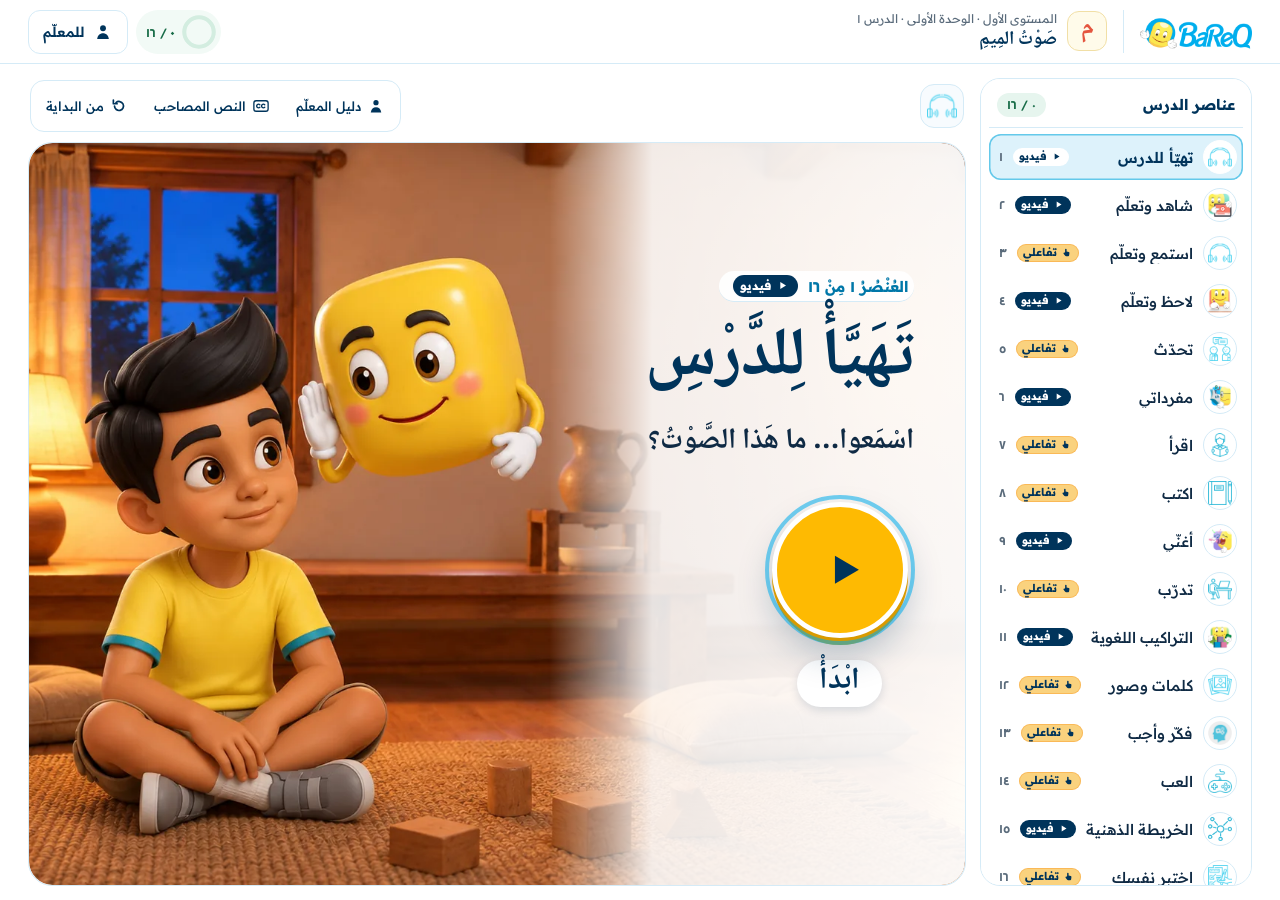
==== index.html @ 5af684c5 "v5 draft (1/4): platform, interactive elements, art, audio Co-Authored-By: Claude Opus 5.5 <noreply@" ====
<!doctype html>
<html lang="ar" dir="rtl">
<head>
<meta charset="utf-8">
<meta name="viewport" content="width=device-width, initial-scale=1, viewport-fit=cover">
<meta name="theme-color" content="#FFFFFF">
<title>بارق · صوت الميم — v5 مسوّدة مؤقّتة</title>
<link rel="preload" href="assets/fonts/web/ReadexPro-300-700-arabic.woff2" as="font" type="font/woff2" crossorigin>
<link rel="preload" href="assets/fonts/web/NotoNaskhArabic-500-arabic.woff2" as="font" type="font/woff2" crossorigin>
<meta name="description" content="عيّنة الدرس الأول L1-01-d1 (v5) على هيئة منصّة بارق — 16 عنصراً: 7 فيديو و9 تفاعلي، وخطة الدرس">
<link rel="stylesheet" href="css/fonts.css">
<link rel="stylesheet" href="css/tokens.css">
<link rel="stylesheet" href="css/shell.css">
<link rel="stylesheet" href="css/app.css">
<link rel="stylesheet" href="css/plan.css">
</head>
<body>
<div dir="rtl" lang="ar" class="page-root">
<a class="skip" href="#content">تخطَّ إلى النشاط</a>

<header class="hdr" role="banner">
  <div class="hdr-in">
    <a class="hdr-logo" href="#" id="homeLink" aria-label="بارق — الدرس"><img src="assets/logo/bareq-logo-owner.png" alt="شعار بارق" width="150" height="48"></a>
    <div class="hdr-lesson">
      <span class="hdr-badge" aria-hidden="true">م</span>
      <div class="hdr-lt">
        <p class="hdr-crumb">المستوى الأول · الوحدة الأولى · الدرس ١</p>
        <h1 id="lesson-title" class="hdr-title">صَوْتُ المِيمِ</h1>
      </div>
    </div>
    <div class="hdr-tools">
      <div class="hdr-progress" id="progress" role="img" aria-label="العناصر المنجزة">
        <svg viewBox="0 0 44 44" aria-hidden="true"><circle class="trk" cx="22" cy="22" r="18"/><circle class="val" cx="22" cy="22" r="18"/></svg>
        <span class="hdr-progress-t"><b>٠</b><small>/ ١٦</small></span>
      </div>
      <button type="button" class="hdr-btn hdr-menu-btn" id="menuBtn" aria-expanded="false" aria-controls="lessonMenu"><svg viewBox="0 0 48 48" aria-hidden="true"><rect x="7" y="8" width="13" height="13" rx="3.5"/><rect x="28" y="8" width="13" height="13" rx="3.5"/><rect x="7" y="27" width="13" height="13" rx="3.5"/><rect x="28" y="27" width="13" height="13" rx="3.5"/></svg><span>العناصر</span></button>
      <div class="hdr-adult">
        <button type="button" class="hdr-btn" id="adultBtn" aria-expanded="false" aria-controls="adultMenu" aria-haspopup="true"><svg viewBox="0 0 48 48" aria-hidden="true"><circle cx="24" cy="15" r="7"/><path d="M10 41c1-9 7-14 14-14s13 5 14 14z"/></svg><span>للمعلّم</span></button>
        <div class="hdr-pop" id="adultMenu" hidden role="group" aria-label="أدوات المعلّم">
          <fieldset class="seg" id="ageSeg">
            <legend>عمر الطفل</legend>
            <label><input type="radio" name="age" value="4-6"><span>٤–٦</span></label>
            <label><input type="radio" name="age" value="7-9"><span>٧–٩</span></label>
            <label><input type="radio" name="age" value="10-12"><span>١٠–١٢</span></label>
          </fieldset>
          <a class="hdr-pop-link" id="planBtn" href="#plan"><svg viewBox="0 0 24 24" aria-hidden="true"><path d="M6 3h9l4 4v14H6z M14 3v5h5 M9 12h7 M9 16h7"/></svg><span>خطة الدرس ودليل المعلّم<small>صفحة مستقلّة للمعلّم</small></span></a>
          <button type="button" class="hdr-pop-link is-quiet" id="resetBtn"><svg viewBox="0 0 48 48" aria-hidden="true"><path d="M12 24a12 12 0 1 0 4-9"/><path d="M9 8v10h10"/></svg><span>بدء من جديد<small>يمسح تقدّم الدرس على هذا الجهاز</small></span></button>
          <p class="hdr-pop-note"><b>النسخة v5 — مسوّدة للمراجعة</b> · L1-01-d1 · الصور والمقاطع مولَّدة آلياً، والأصوات مؤقّتة؛ ما لم يُنتَج بعد يظهر «قيد الإنتاج».</p>
        </div>
      </div>
    </div>
  </div>
</header>

<main class="lesson" id="lessonView">
  <div class="lesson-grid">
    <div class="menu-scrim" id="menuScrim" hidden></div>
    <nav class="menu" id="lessonMenu" aria-label="عناصر الدرس">
      <div class="menu-head"><span>عناصر الدرس</span><span class="menu-count" id="menuCount">٠ / ١٦</span><button type="button" class="menu-x" id="menuClose" aria-label="إغلاق"><svg viewBox="0 0 48 48" aria-hidden="true"><path d="M14 14l20 20M34 14 14 34"/></svg></button></div>
      <ul id="menu" class="menu-list"></ul>
    </nav>
    <section id="content" class="content" aria-label="النشاط المفتوح" tabindex="-1"></section>
  </div>
</main>

<article id="plan" class="lp plan-view" aria-label="خطة الدرس" hidden></article>

<footer class="footer">
  <div class="ft-in">
    <span class="ft-logo"><img src="assets/logo/bareq-logo-owner.png" alt="بارق" width="96" height="31"></span>
    <p>منصّة بارق لتعليم القراءة والكتابة بالعربية للأطفال · الحقوق محفوظة © ٢٠٢٦</p>
    <p class="status">عيّنة L1-01-d1 · <b>v5 مسوّدة مؤقّتة — مقاطع الحركة قيد الإنتاج</b> · draft_unapproved · نسخة موازية للمراجعة</p>
  </div>
</footer>
</div>
<script src="js/data.js"></script>
<script src="js/core.js"></script>
<script src="js/godot.js"></script>
<script src="js/video.js"></script>
<script src="js/plan.js"></script>
<script src="js/kit.js"></script>
<script src="js/el/EL01.js"></script>
<script src="js/el/EL02.js"></script>
<script src="js/el/EL03.js"></script>
<script src="js/el/EL04.js"></script>
<script src="js/el/EL05.js"></script>
<script src="js/el/EL06.js"></script>
<script src="js/el/ix5.js"></script>
<script src="js/el/EL07.js"></script>
<script src="js/el/EL08.js"></script>
<script src="js/el/EL09.js"></script>
<script src="js/el/EL10.js"></script>
<script src="js/el/EL11.js"></script>
<script src="js/el/EL12.js"></script>
<script src="js/el/EL13.js"></script>
<script src="js/el/EL14.js"></script>
<script src="js/el/EL15.js"></script>
<script src="js/el/EL16.js"></script>
</body>
</html>
---- css/fonts.css ----
/* fonts.css — Readex Pro (الواجهة والعناوين) + Noto Naskh Arabic (نصّ الطفل المشكول) — مستضافة محلياً */
@font-face {
  font-family: 'Noto Naskh Arabic';
  font-style: normal;
  font-weight: 500;
  font-display: swap;
  src: url(../assets/fonts/web/NotoNaskhArabic-500-arabic.woff2) format('woff2');
  unicode-range: U+0600-06FF, U+0750-077F, U+0870-088E, U+0890-0891, U+0897-08E1, U+08E3-08FF, U+200C-200E, U+2010-2011, U+204F, U+2E41, U+FB50-FDFF, U+FE70-FE74, U+FE76-FEFC, U+102E0-102FB, U+10E60-10E7E, U+10EC2-10EC4, U+10EFC-10EFF, U+1EE00-1EE03, U+1EE05-1EE1F, U+1EE21-1EE22, U+1EE24, U+1EE27, U+1EE29-1EE32, U+1EE34-1EE37, U+1EE39, U+1EE3B, U+1EE42, U+1EE47, U+1EE49, U+1EE4B, U+1EE4D-1EE4F, U+1EE51-1EE52, U+1EE54, U+1EE57, U+1EE59, U+1EE5B, U+1EE5D, U+1EE5F, U+1EE61-1EE62, U+1EE64, U+1EE67-1EE6A, U+1EE6C-1EE72, U+1EE74-1EE77, U+1EE79-1EE7C, U+1EE7E, U+1EE80-1EE89, U+1EE8B-1EE9B, U+1EEA1-1EEA3, U+1EEA5-1EEA9, U+1EEAB-1EEBB, U+1EEF0-1EEF1;
}
@font-face {
  font-family: 'Noto Naskh Arabic';
  font-style: normal;
  font-weight: 500;
  font-display: swap;
  src: url(../assets/fonts/web/NotoNaskhArabic-500-latin.woff2) format('woff2');
  unicode-range: U+0000-00FF, U+0131, U+0152-0153, U+02BB-02BC, U+02C6, U+02DA, U+02DC, U+0304, U+0308, U+0329, U+2000-206F, U+20AC, U+2122, U+2191, U+2193, U+2212, U+2215, U+FEFF, U+FFFD;
}
@font-face {
  font-family: 'Noto Naskh Arabic';
  font-style: normal;
  font-weight: 600;
  font-display: swap;
  src: url(../assets/fonts/web/NotoNaskhArabic-500-arabic.woff2) format('woff2');
  unicode-range: U+0600-06FF, U+0750-077F, U+0870-088E, U+0890-0891, U+0897-08E1, U+08E3-08FF, U+200C-200E, U+2010-2011, U+204F, U+2E41, U+FB50-FDFF, U+FE70-FE74, U+FE76-FEFC, U+102E0-102FB, U+10E60-10E7E, U+10EC2-10EC4, U+10EFC-10EFF, U+1EE00-1EE03, U+1EE05-1EE1F, U+1EE21-1EE22, U+1EE24, U+1EE27, U+1EE29-1EE32, U+1EE34-1EE37, U+1EE39, U+1EE3B, U+1EE42, U+1EE47, U+1EE49, U+1EE4B, U+1EE4D-1EE4F, U+1EE51-1EE52, U+1EE54, U+1EE57, U+1EE59, U+1EE5B, U+1EE5D, U+1EE5F, U+1EE61-1EE62, U+1EE64, U+1EE67-1EE6A, U+1EE6C-1EE72, U+1EE74-1EE77, U+1EE79-1EE7C, U+1EE7E, U+1EE80-1EE89, U+1EE8B-1EE9B, U+1EEA1-1EEA3, U+1EEA5-1EEA9, U+1EEAB-1EEBB, U+1EEF0-1EEF1;
}
@font-face {
  font-family: 'Noto Naskh Arabic';
  font-style: normal;
  font-weight: 600;
  font-display: swap;
  src: url(../assets/fonts/web/NotoNaskhArabic-500-latin.woff2) format('woff2');
  unicode-range: U+0000-00FF, U+0131, U+0152-0153, U+02BB-02BC, U+02C6, U+02DA, U+02DC, U+0304, U+0308, U+0329, U+2000-206F, U+20AC, U+2122, U+2191, U+2193, U+2212, U+2215, U+FEFF, U+FFFD;
}
@font-face {
  font-family: 'Noto Naskh Arabic';
  font-style: normal;
  font-weight: 700;
  font-display: swap;
  src: url(../assets/fonts/web/NotoNaskhArabic-500-arabic.woff2) format('woff2');
  unicode-range: U+0600-06FF, U+0750-077F, U+0870-088E, U+0890-0891, U+0897-08E1, U+08E3-08FF, U+200C-200E, U+2010-2011, U+204F, U+2E41, U+FB50-FDFF, U+FE70-FE74, U+FE76-FEFC, U+102E0-102FB, U+10E60-10E7E, U+10EC2-10EC4, U+10EFC-10EFF, U+1EE00-1EE03, U+1EE05-1EE1F, U+1EE21-1EE22, U+1EE24, U+1EE27, U+1EE29-1EE32, U+1EE34-1EE37, U+1EE39, U+1EE3B, U+1EE42, U+1EE47, U+1EE49, U+1EE4B, U+1EE4D-1EE4F, U+1EE51-1EE52, U+1EE54, U+1EE57, U+1EE59, U+1EE5B, U+1EE5D, U+1EE5F, U+1EE61-1EE62, U+1EE64, U+1EE67-1EE6A, U+1EE6C-1EE72, U+1EE74-1EE77, U+1EE79-1EE7C, U+1EE7E, U+1EE80-1EE89, U+1EE8B-1EE9B, U+1EEA1-1EEA3, U+1EEA5-1EEA9, U+1EEAB-1EEBB, U+1EEF0-1EEF1;
}
@font-face {
  font-family: 'Noto Naskh Arabic';
  font-style: normal;
  font-weight: 700;
  font-display: swap;
  src: url(../assets/fonts/web/NotoNaskhArabic-500-latin.woff2) format('woff2');
  unicode-range: U+0000-00FF, U+0131, U+0152-0153, U+02BB-02BC, U+02C6, U+02DA, U+02DC, U+0304, U+0308, U+0329, U+2000-206F, U+20AC, U+2122, U+2191, U+2193, U+2212, U+2215, U+FEFF, U+FFFD;
}
@font-face {
  font-family: 'Readex Pro';
  font-style: normal;
  font-weight: 300 700;
  font-display: swap;
  src: url(../assets/fonts/web/ReadexPro-300-700-arabic.woff2) format('woff2');
  unicode-range: U+0600-06FF, U+0750-077F, U+0870-088E, U+0890-0891, U+0897-08E1, U+08E3-08FF, U+200C-200E, U+2010-2011, U+204F, U+2E41, U+FB50-FDFF, U+FE70-FE74, U+FE76-FEFC, U+102E0-102FB, U+10E60-10E7E, U+10EC2-10EC4, U+10EFC-10EFF, U+1EE00-1EE03, U+1EE05-1EE1F, U+1EE21-1EE22, U+1EE24, U+1EE27, U+1EE29-1EE32, U+1EE34-1EE37, U+1EE39, U+1EE3B, U+1EE42, U+1EE47, U+1EE49, U+1EE4B, U+1EE4D-1EE4F, U+1EE51-1EE52, U+1EE54, U+1EE57, U+1EE59, U+1EE5B, U+1EE5D, U+1EE5F, U+1EE61-1EE62, U+1EE64, U+1EE67-1EE6A, U+1EE6C-1EE72, U+1EE74-1EE77, U+1EE79-1EE7C, U+1EE7E, U+1EE80-1EE89, U+1EE8B-1EE9B, U+1EEA1-1EEA3, U+1EEA5-1EEA9, U+1EEAB-1EEBB, U+1EEF0-1EEF1;
}
@font-face {
  font-family: 'Readex Pro';
  font-style: normal;
  font-weight: 300 700;
  font-display: swap;
  src: url(../assets/fonts/web/ReadexPro-300-700-latin.woff2) format('woff2');
  unicode-range: U+0000-00FF, U+0131, U+0152-0153, U+02BB-02BC, U+02C6, U+02DA, U+02DC, U+0304, U+0308, U+0329, U+2000-206F, U+20AC, U+2122, U+2191, U+2193, U+2212, U+2215, U+FEFF, U+FFFD;
}
---- css/tokens.css ----
/* tokens.css — مولَّد من tools/build_tokens.py · لا يُحرَّر يدوياً */
:root {
  --c-page-bg: #FFFFFF; /* colors_semantic.page.bg */
  --c-topbar-bg: #00345B; /* colors_semantic.topbar.bg */
  --c-topbar-fg: #FFFFFF; /* colors_semantic.topbar.fg */
  --c-brand-blue: #00AEED; /* colors_semantic.brand.blue */
  --c-menu-bg: #FFFFFF; /* colors_semantic.menu.bg */
  --c-menu-divider: #EEEEEE; /* colors_semantic.menu.divider */
  --c-menu-text: #45474F; /* colors_semantic.menu.text */
  --c-menu-selected-bg: #64C9EA; /* colors_semantic.menu.selected.bg */
  --c-menu-selected-text: #00345B; /* contrast_checks …recommended (Q-UI1 ب) */
  --c-menu-selected-text-platform: #FFFFFF; /* colors_semantic.menu.selected.text (Q-UI1 أ) */
  --c-menu-icon-ring: #0F880F; /* colors_semantic.menu.icon.ring */
  --c-menu-icon-ring-light: #6EB36E; /* colors_semantic.menu.icon.ring.light */
  --c-menu-icon-bg: #EEEEEE; /* g1_ar_live colors_confirmed_ar.color.menu.icon.bg */
  --c-status-done: #43A047; /* colors_semantic.status.done */
  --c-title-text: #212529; /* colors_semantic.title.text */
  --c-nav-text: #323232; /* colors_semantic.nav.text */
  --c-footer-bg: #088BBC; /* colors_semantic.footer.strip */
  --c-video-bg: #000000; /* colors_semantic.content.video.bg */
  --c-modal-bg: #00335A; /* colors_semantic.element.modal.bg */
  --c-modal-text: #FCE74F; /* colors_semantic.element.modal.text */
  --c-close-btn: #EC5E50; /* colors_measured.color.activity.close.btn */
  --c-start-btn: #F89928; /* colors_semantic.element.start.btn */
  --c-shell-bg: #1E96E2; /* colors_semantic.element.godot.shell.bg */
  --c-godot-btn: #FEBA02; /* colors_semantic.element.godot.btn */
  --c-card-fill: #FEFEDE; /* colors_semantic.element.instruction.card */
  --c-card-border: #DEC68E; /* colors_semantic.element.instruction.card.border */
  --c-answer-tile: #FAD27E; /* colors_semantic.element.answer.tile */
  --c-word-card: #D6EEFE; /* colors_measured.color.godot.word.card */
  --c-cover-bg: #F1FAFE; /* colors_measured.color.activity.cover.bg */
  --c-header-light: #82C3E8; /* colors_measured.color.activity.header.light */
  --c-focus-ring: #00345B; /* colors_semantic.focus.ring */
  --c-brq: #FBE65B; /* colors_characters.BRQ */
  --c-say: #2E6CA6; /* colors_characters.SAY */
  --c-maj-sleeve: #2FB5B0; /* colors_characters.MAJ-SLEEVE */
  --c-success-ring: #2E6B5E; /* colors_retired.ACCENT2 — «يبقى وظيفياً … لحلقة النجاح داخل مشهد اللعب» */
  --d-topbar-h: 47px; /* g1 topbar.height */
  --d-logo-w: 170px; /* g1 logo.bbox */
  --d-logo-h: 55px; /* 02 header.logo.bbox (owner logo 170×55) */
  --d-title-icon: 60px; /* g1 lesson.title.icon */
  --d-menu-w: 309px; /* g1 menu.box.x */
  --d-menu-item-h: 56px; /* 02 menu.item.height */
  --d-menu-divider: 2px; /* 02 menu.item.divider */
  --d-menu-icon: 40px; /* 02 menu.icon.diameter */
  --d-menu-icon-inset: 16px; /* g1 menu.icon.inset_end_px */
  --d-menu-text-inset: 64px; /* g1 menu.text.end_x (1367−1303) */
  --d-gap: 13px; /* g1 gap.content_menu */
  --d-content-w: 909px; /* 02 content.width = g1 content */
  --d-container-w: 1231px; /* g1 container.x */
  --d-menu-top: 241px; /* g1 menu.top */
  --d-fs-menu: 19px; /* g1 typography menu.item */
  --d-fs-title: 18px; /* g1 typography lesson.title */
  --d-fs-nav: 16px; /* g1 typography nav */
  --d-fw-ui: 700; /* g1 weight_fallback (Noto لـHacen) */
  --touch-4-6: 60px; --touch-7-12: 44px; --touch-gap: 16px;
  --shadow-menu: 0 0 3px 0 color-mix(in srgb, var(--c-title-text) 18%, transparent); /* 02 menu.width «ظلّ ناعم ≈3px» */
  --overlay-dim: color-mix(in srgb, var(--c-topbar-bg) 55%, transparent); /* طبقة الوقفات: تجميد بتلاشٍ (T-VIDEO) */
  --tag-bg: color-mix(in srgb, var(--c-topbar-bg) 80%, transparent); /* وسوم PLACEHOLDER/POC للمراجِع */
  --ff-ui: 'Noto Sans Arabic', 'Hacen Algeria', sans-serif; /* g1 typography: المنصّة Hacen Algeria */
  --ff-child: 'Noto Naskh Arabic', serif; /* 02 typography child.glyph_and_word.family */
}
---- css/shell.css ----
/* page.css — قالب صفحة الدرس بهوية منصّة بارق الحالية (التكليف §ج).
   كل لون من var(--c-*) المولَّد في tokens.css من 02_ui-tokens.json و g1_ar_live.json — لا HEX هنا (فحص grep).
   الأبعاد من القياس على الصفحة العربية الحية bareq.me/elements/128 بعرض 1494 (tokens/g1_ar_live.json). */

@font-face { font-family: 'Noto Sans Arabic'; src: url(../assets/fonts/NotoSansArabic-Regular.ttf) format('truetype'); font-weight: 400; font-display: swap; }
@font-face { font-family: 'Noto Sans Arabic'; src: url(../assets/fonts/NotoSansArabic-Bold.ttf) format('truetype'); font-weight: 700; font-display: swap; }

* { box-sizing: border-box; }
html, body { margin: 0; padding: 0; }
body {
  background: var(--c-page-bg);
  color: var(--c-title-text);
  font-family: var(--ff-ui);
  font-size: 16px;
  line-height: 1.5;
  min-height: 100vh;
  display: flex;
  flex-direction: column;
  overflow-x: hidden;
}
.wrap { width: 1220px; max-width: calc(100% - 32px); margin: 0 auto; }
.skip { position: absolute; inset-inline-start: -999px; top: 4px; background: var(--c-page-bg); color: var(--c-topbar-bg); padding: 6px 12px; z-index: 50; }
.skip:focus { inset-inline-start: 8px; }
:focus-visible { outline: 3px solid var(--c-focus-ring); outline-offset: 2px; }

/* ---------------------------------------------------------------- الشريط العلويّ (47px) */
.topbar { background: var(--c-topbar-bg); color: var(--c-topbar-fg); height: var(--d-topbar-h); }
.topbar .wrap { height: 100%; display: flex; align-items: center; justify-content: space-between; }
.social { list-style: none; display: flex; gap: 38px; margin: 0; padding: 0 3px 0 0; }
.soc svg { width: 19px; height: 19px; fill: var(--c-topbar-fg); display: block; }
.login { display: flex; align-items: center; gap: 8px; font-size: 13px; font-weight: 700; margin-inline-end: 50px; }
.login .lock svg { width: 16px; height: 16px; fill: var(--c-topbar-fg); display: block; }
.login .sep { opacity: .9; margin: 0 6px; }
.login .caret { font-size: 10px; }

/* ---------------------------------------------------------------- الرأس */
.header .wrap { display: flex; align-items: center; justify-content: space-between; height: 62px; margin-top: 8px; }
.logo { display: block; width: var(--d-logo-w); height: 62px; }
.logo img { width: var(--d-logo-w); height: auto; display: block; margin-top: 4px; }
.nav { display: flex; gap: 42px; margin-inline-end: 18px; }
.nav .links { color: var(--c-nav-text); text-decoration: none; font-size: var(--d-fs-nav); font-weight: var(--d-fw-ui); }

/* ---------------------------------------------------------------- سطر عنوان الدرس */
.title-row { display: flex; align-items: center; gap: 23px; height: var(--d-title-icon); margin-top: 32px; }
.title-wrap { position: relative; flex: none; }
.title-wrap .tag { bottom: -13px; left: 50%; transform: translateX(-50%) scale(.85); }
.title-icon {
  position: relative; width: var(--d-title-icon); height: var(--d-title-icon); flex: none; border-radius: 50%;
  border: 4px solid var(--c-menu-selected-bg); background: var(--c-card-fill);
  display: grid; place-items: center; overflow: hidden;
}
.title-icon .ph-glyph { font-family: var(--ff-child); font-weight: 700; font-size: 30px; color: var(--c-title-text); line-height: 1; margin-top: -4px; }
.lesson-title { font-size: var(--d-fs-title); font-weight: var(--d-fw-ui); margin: 0; color: var(--c-title-text); }

/* وسوم المراجعة (PLACEHOLDER / POC) */
.tag {
  position: absolute; font: 700 9px/1.2 system-ui, sans-serif; letter-spacing: .02em; direction: ltr;
  background: var(--tag-bg); color: var(--c-modal-text); padding: 1px 4px; border-radius: 3px; white-space: nowrap;
}

/* ---------------------------------------------------------------- الشبكة: القائمة يميناً + المحتوى */
.lesson { flex: 1 0 auto; }
.lesson-grid {
  display: grid;
  grid-template-columns: var(--d-menu-w) var(--d-content-w);   /* RTL: العمود الأوّل يميناً */
  column-gap: var(--d-gap);
  margin-top: 32px;
  width: var(--d-container-w);
  margin-inline-start: -10px;                                   /* القائمة تتجاوز حافّة الحاوية 10px كما في الصفحة الحية */
  align-items: start;
}

/* القائمة */
.menu { background: var(--c-menu-bg); border: 1px solid var(--c-menu-divider); border-top-width: 2px; box-shadow: var(--shadow-menu); border-radius: 4px 4px 0 0; }
.menu ul { list-style: none; margin: 0; padding: 0; }
.menu li { border-bottom: var(--d-menu-divider) solid var(--c-menu-divider); }
.menu li:last-child { border-bottom: 0; }
.item {
  all: unset; box-sizing: border-box; cursor: pointer; width: 100%; height: var(--d-menu-item-h);
  display: flex; align-items: center; gap: 0; position: relative;
  padding-inline-start: calc(var(--d-menu-icon-inset) - 1px);
  color: var(--c-menu-text); font-size: var(--d-fs-menu); font-weight: var(--d-fw-ui);
}
.item .ic {
  width: var(--d-menu-icon); height: var(--d-menu-icon); flex: none; border-radius: 50%;
  background: var(--c-menu-icon-bg); border: 1.5px solid var(--c-menu-icon-ring);
  box-shadow: inset 0 0 0 1.5px var(--c-menu-icon-ring-light);
  display: grid; place-items: center; overflow: hidden; position: relative;
}
.item .ic img { width: 30px; height: 30px; object-fit: contain; display: block; }
.item .ic .phn { font: 700 16px/1 var(--ff-ui); color: var(--c-menu-icon-ring); }
.item .ic .tag { bottom: -1px; left: 50%; transform: translateX(-50%) scale(.62); }
.item .name { margin-inline-start: calc(var(--d-menu-text-inset) - var(--d-menu-icon-inset) - var(--d-menu-icon) + 1px); white-space: nowrap; }
.item .done { position: absolute; inset-inline-end: 17px; width: 15px; height: 11px; display: none; }
.item .done path { fill: none; stroke: var(--c-status-done); stroke-width: 2.2; stroke-linecap: round; stroke-linejoin: round; }
.item .wip { position: absolute; inset-inline-end: 16px; width: 15px; height: 15px; fill: var(--c-menu-text); opacity: .45; }
.item[aria-selected="true"] { background: var(--c-menu-selected-bg); color: var(--c-menu-selected-text); }
.item[aria-selected="true"] .done path { stroke: var(--c-menu-selected-text); }
.item[aria-selected="true"] .wip { fill: var(--c-menu-selected-text); opacity: .75; }
.item.is-done .done { display: block; }
.item:focus-visible { outline: 3px solid var(--c-focus-ring); outline-offset: -3px; }
.item:hover:not([aria-selected="true"]) { background: color-mix(in srgb, var(--c-menu-selected-bg) 12%, var(--c-menu-bg)); }
body.icons-platform-white .item[aria-selected="true"] { color: var(--c-menu-selected-text-platform); }

/* ---------------------------------------------------------------- مساحة المحتوى */
.content { position: relative; width: 100%; aspect-ratio: 16 / 9; background: var(--c-shell-bg); overflow: hidden; outline: none; }
.content iframe, .content video { position: absolute; inset: 0; width: 100%; height: 100%; border: 0; display: block; background: var(--c-shell-bg); }
.content video { background: var(--c-video-bg); }
.loading { position: absolute; inset: 0; display: grid; place-items: center; background: var(--c-shell-bg); transition: opacity .3s; z-index: 2; }
.loading.gone { opacity: 0; pointer-events: none; }
.spinner { width: 54px; height: 54px; border-radius: 50%; border: 6px solid color-mix(in srgb, var(--c-page-bg) 35%, transparent); border-top-color: var(--c-godot-btn); animation: spin 0.9s linear infinite; }
@keyframes spin { to { transform: rotate(360deg); } }
@media (prefers-reduced-motion: reduce) { .spinner { animation-duration: 3s; } }

/* بطاقة «قيد البناء» (للمراجِع/الكبير) — ج-٥ */
.wip-panel { position: absolute; inset: 0; background: var(--c-cover-bg); display: grid; place-items: center; padding: 20px; }
.wip-card {
  background: var(--c-card-fill); border: 6px solid var(--c-card-border); border-radius: 26px; width: min(560px, 94%);
  padding: 26px 30px 22px; text-align: center; box-shadow: 0 10px 26px color-mix(in srgb, var(--c-topbar-bg) 18%, transparent);
}
.wip-card .wic { width: 84px; height: 84px; margin: 0 auto 10px; border-radius: 50%; background: var(--c-menu-icon-bg); border: 2px solid var(--c-menu-icon-ring); display: grid; place-items: center; }
.wip-card .wic img { width: 60px; height: 60px; object-fit: contain; }
.wip-card h2 { margin: 0 0 4px; font-size: 24px; color: var(--c-title-text); }
.wip-card .badge { display: inline-block; background: var(--c-topbar-bg); color: var(--c-modal-text); font-weight: 700; font-size: 15px; padding: 4px 14px; border-radius: 20px; margin: 6px 0 10px; }
.wip-card p { margin: 6px 0; color: var(--c-menu-text); font-size: 15px; line-height: 1.7; }
.wip-card .meta { font-size: 13px; opacity: .8; }

/* وسم «للاختبار التقنيّ» فوق فيديو الإثبات */
.poc-label { position: absolute; top: 10px; inset-inline-start: 10px; z-index: 5; background: var(--c-close-btn); color: var(--c-topbar-fg); font-weight: 700; font-size: 14px; padding: 5px 12px; border-radius: 6px; }

/* ---------------------------------------------------------------- طبقة الوقفات (pause_layer.js) — §د-٧ */
.pl { position: absolute; inset: 0; z-index: 4; pointer-events: none; display: grid; place-items: center; opacity: 0; transition: opacity .2s ease; }
.pl.on { opacity: 1; pointer-events: auto; background: var(--overlay-dim); }
.pl .pl-icon { width: 11%; aspect-ratio: 1; position: absolute; top: 7%; left: 5%; background: var(--c-page-bg); border-radius: 50%; display: grid; place-items: center; box-shadow: 0 6px 18px color-mix(in srgb, var(--c-topbar-bg) 30%, transparent); }
.pl .pl-icon svg { width: 70%; height: 70%; }
.pl .pl-choices { position: absolute; bottom: 8%; display: flex; gap: 6%; width: 60%; justify-content: center; }
.pl button { font: inherit; cursor: pointer; }
.pl .pl-choice { width: clamp(88px, 16%, 160px); aspect-ratio: 4 / 3; border-radius: 22px; border: 5px solid var(--c-page-bg); background: var(--c-card-fill); display: grid; place-items: center; min-width: 88px; }
.pl .pl-choice svg { width: 70%; height: 70%; }
.pl .pl-choice[aria-pressed="true"] { border-color: var(--c-status-done); }
.pl .pl-continue { position: absolute; bottom: 8%; inset-inline-start: 4%; width: clamp(64px, 11%, 120px); aspect-ratio: 1; border-radius: 50%; border: 0; background: var(--c-godot-btn); display: grid; place-items: center; box-shadow: 0 6px 0 color-mix(in srgb, var(--c-godot-btn) 70%, var(--c-title-text)); }
.pl .pl-continue svg { width: 44%; fill: var(--c-topbar-fg); }
.pl .pl-banner { position: absolute; bottom: 9%; background: var(--c-card-fill); color: var(--c-title-text); font-family: var(--ff-child); font-weight: 700; font-size: clamp(22px, 4.2vw, 46px); padding: .15em .9em; border-radius: 18px; border: 5px solid var(--c-card-border); }
.pl .pl-hold { position: absolute; bottom: 20%; left: 3%; color: var(--c-topbar-fg); font-size: 13px; background: var(--tag-bg); padding: 3px 8px; border-radius: 6px; }

/* ---------------------------------------------------------------- التذييل */
.footer { background: var(--c-footer-bg); color: var(--c-topbar-fg); margin-top: 8px; padding: 40px 0 34px; text-align: center; min-height: 150px; }
.flinks { list-style: none; margin: 0 0 8px; padding: 0; display: flex; gap: 28px; justify-content: center; font-weight: 700; font-size: 15px; }
.copy { margin: 4px 0; font-size: 14px; }
.status { margin: 10px 0 0; font-size: 12px; opacity: .85; }

/* ---------------------------------------------------------------- التجاوب — ج-٨ (المعيار ٥٢) */
@media (max-width: 1260px) {
  .lesson-grid { width: 100%; margin-inline-start: 0; grid-template-columns: var(--d-menu-w) minmax(0, 1fr); }
}
@media (max-width: 1024px) {
  .lesson-grid { grid-template-columns: 260px minmax(0, 1fr); }
  .item { font-size: 16px; }
  .nav { gap: 22px; }
}
/* الهاتف، واللوح الطوليّ: القائمة شريط أفقيّ فوق المحتوى، والعنصر بعرض الشاشة (تخطيطه الطوليّ Q-G1) */
@media (max-width: 767.98px), (max-width: 1100px) and (orientation: portrait) {
  .wrap { max-width: calc(100% - 32px); }
  .social { gap: 20px; }
  .login { margin-inline-end: 0; font-size: 12px; }
  .nav { display: none; }
  .header .wrap { height: 56px; }
  .logo, .logo img { width: 140px; }
  .title-row { margin-top: 12px; gap: 12px; height: 48px; }
  .title-icon { width: 48px; height: 48px; }
  .lesson-grid { display: block; margin-top: 12px; }
  /* القائمة تنطوي إلى شريط أفقيّ قابل للتمرير فوق المحتوى (بالأيقونات والأسماء) */
  .menu { border: 0; box-shadow: none; background: transparent; margin: 0 -16px 10px; }
  .menu ul { display: flex; gap: 8px; overflow-x: auto; padding: 4px 16px 8px; scroll-snap-type: x proximity; scrollbar-width: thin; }
  .menu li { border: 0; flex: none; scroll-snap-align: start; }
  .item { height: 50px; width: auto; border-radius: 26px; border: 1px solid var(--c-menu-divider); padding: 0 6px 0 14px; background: var(--c-menu-bg); font-size: 15px; }
  .item .ic { width: 38px; height: 38px; }
  .item .name { margin-inline-start: 8px; }
  .item .done { position: static; margin-inline-start: 8px; }
  .item .wip { display: none; }
  .content { aspect-ratio: auto; width: calc(100% + 32px); margin: 0 -16px; height: min(calc(100dvh - 190px), 160vw); min-height: 420px; }
}
---- css/app.css ----
/* app.css v0-12 — صفحة الدرس بهوية بارق كتطبيق هادئ بارتفاع الشاشة.
   التخطيط: رأس نحيف ← قائمة العناصر يميناً (درج على الهاتف) · إطار العنصر: رأس مضغوط ← [تعليمة + نصّ مصاحب] ← مسرح ← شريط فعل.
   المسرح حاوية inline-size: المقاسات الداخلية بـ cqi أو clamp(px). مظهر فاتح واحد عن قصد (مظهر المنصّة). */
:root {
  color-scheme: light;
  /* الألوان — من هوية بارق */
  --navy: #00345B;          /* الشريط العلويّ والعناوين */
  --sky: #00AEED;           /* أزرق الشعار */
  --sky-2: #64C9EA;         /* تحديد القائمة */
  --sky-wash: #EEF8FD;      /* أرضية المسرح */
  --sky-line: #D5EBF7;      /* حدود ناعمة */
  --sun: #FEBA02;           /* أزرار الفعل (أصفر بارق الداكن) */
  --sun-soft: #FBE65B;      /* بارق */
  --sun-edge: #D99A00;
  --paper: #FFFBEA;         /* بطاقات نصّ الطفل */
  --paper-edge: #F1DFA6;
  --coral: #E4553F;         /* تمييز «م» (للحرف الكبير فقط) */
  --coral-ink: #C23A26;     /* نصّ مرجانيّ صغير (٥٫٢:١) */
  --ok: #1B7F53;            /* حلقة الصواب (أبيض عليه ٥:١) */
  --sky-ink: #0077A8;       /* نصّ أزرق صغير (٤٫٩:١ على الأبيض) */
  --canvas: #F5F9FC;
  --ink: #0F2A44;           /* نصّ أساسيّ */
  --muted: #5A6B7B;         /* نصّ ثانويّ */
  --white: #FFFFFF;
  --shade: rgba(0, 52, 91, .10);
  /* الخطوط */
  --ff-display: 'Readex Pro', system-ui, sans-serif;
  --ff-ui: 'Readex Pro', system-ui, sans-serif;
  --ff-child: 'Noto Naskh Arabic', 'Amiri', serif;
  /* توافق مع ملفات العناصر السابقة */
  --shell: var(--sky-wash);
  --shell-deep: var(--sky-line);
  --btn: var(--sun);
  --btn-edge: var(--sun-edge);
  --tile: #FAD27E;
  --trace-ink: var(--navy);
  --c-title-text: var(--ink);
  --c-card-fill: var(--paper);
  --c-card-border: var(--paper-edge);
  --c-success-ring: var(--ok);
  --c-word-card: #DDF1FC;
  --r-lg: 26px; --r-md: 18px; --r-sm: 12px;
}
[hidden] { display: none !important; }
html, body { background: var(--white); color: var(--ink); }
body { font-family: var(--ff-ui); }
body { font-family: var(--ff-ui); font-weight: 400; -webkit-font-smoothing: antialiased; text-rendering: optimizeLegibility; }
body { overflow-x: clip; }
.sr-only { position: absolute !important; width: 1px; height: 1px; padding: 0; margin: -1px; overflow: hidden; clip: rect(0 0 0 0); white-space: nowrap; border: 0; }

/* ---------- دليل الكبير (درج) ---------- */
.elp-scrim { position: fixed; inset: 0; background: rgba(0, 35, 61, .35); z-index: 40; }
.elp-adult { position: fixed; top: 0; bottom: 0; inset-inline-start: 0; width: min(420px, 92vw); z-index: 41; background: var(--white); box-shadow: 0 0 40px rgba(0, 35, 61, .3); padding: 18px 22px 24px; overflow: auto; font: 400 15px/1.8 var(--ff-ui); color: var(--ink); }
.elp-adult-top { display: flex; align-items: center; justify-content: space-between; border-bottom: 1.5px solid var(--sky-line); padding-bottom: 10px; margin-bottom: 12px; }
.elp-adult h3 { margin: 0; font: 700 22px/1.5 var(--ff-display); color: var(--navy); }
.elp-adult p { margin: 0 0 10px; }
.elp-adult .goal { background: var(--paper); border-radius: var(--r-sm); padding: 8px 12px; }
.elp-adult .age { background: var(--sky-wash); border-radius: var(--r-sm); padding: 8px 12px; }
.elp-adult .meta { font-size: 12.5px; color: var(--muted); border-top: 1px solid var(--sky-line); padding-top: 8px; }
.bq-adult-x { width: 36px; height: 36px; border-radius: 50%; border: 0; background: var(--sky-wash); color: var(--navy); cursor: pointer; padding: 8px; }
.bq-missing { color: var(--navy); font-size: 18px; }
/* دليل الكبير */
.elp-adult:focus { outline: none; }
.bq-adult-x { width: 44px; height: 44px; padding: 10px; }
.bq-adult-x:focus-visible { outline: 3px solid var(--navy); outline-offset: 2px; }
.elp-pin { display: flex; gap: 10px; align-items: flex-start; margin: 0 0 12px !important; padding: 10px 12px; border-radius: var(--r-sm); background: #FFF1D6; border: 1.5px solid var(--sun-edge); font: 600 15px/1.8 var(--ff-ui); color: var(--ink); }
.elp-pin .bq-ic { width: 26px; height: 26px; flex: none; color: var(--coral-ink); margin-top: 3px; --c-card-fill: #FFF1D6; }
.elp-adult .lbl { margin: 4px 0 4px; font: 700 14px/1.5 var(--ff-ui); color: var(--navy); }
.elp-adult ul.do { margin: 0 0 12px; padding-inline-start: 1.2em; display: grid; gap: 4px; }
.elp-adult-meta { margin-top: 14px; border-top: 1px solid var(--sky-line); padding-top: 8px; font-size: 13px; line-height: 1.8; color: var(--muted); }
.elp-adult-meta summary { cursor: pointer; font: 600 13.5px/1.5 var(--ff-ui); color: var(--navy); min-height: 44px; display: flex; align-items: center; }
.elp-adult-meta summary:focus-visible { outline: 3px solid var(--navy); outline-offset: 2px; border-radius: 6px; }
.elp-adult-meta ul { margin: 0 0 8px; padding-inline-start: 1.2em; }
.elp-adult-meta p { margin: 0 0 6px; }
.elp-meta-el:not(:empty) { margin-bottom: 10px; }
.bq-godot-res { margin-bottom: 10px; }
/* ---------- مكوّنات مشتركة ---------- */
.bq-ic { display: inline-grid; place-items: center; }
.bq-ic svg { width: 100%; height: 100%; display: block; }
.bq-choices { display: flex; gap: clamp(12px, 3cqi, 28px); justify-content: center; align-items: stretch; flex-wrap: wrap; }
.bq-choice { position: relative; width: clamp(110px, 24cqi, 220px); aspect-ratio: 1; border-radius: 22px; border: 4px solid var(--white); background: var(--white); padding: 0; cursor: pointer; overflow: hidden; display: grid; place-items: center; box-shadow: 0 6px 0 var(--sky-line), 0 12px 24px var(--shade); transition: transform .15s ease, opacity .3s, box-shadow .2s; }
.bq-choice img { width: 100%; height: 100%; object-fit: cover; display: block; pointer-events: none; }
.bq-choice .bq-ic.big { width: 64%; height: 64%; color: var(--navy); }
.bq-choice .bq-glyph { font: 700 clamp(56px, 13cqi, 130px)/1 var(--ff-child); color: var(--navy); margin-top: -.12em; }
.bq-choice .bq-lbl { position: absolute; inset-inline: 0; bottom: 0; background: rgba(255, 255, 255, .92); font: 700 clamp(16px, 2.8cqi, 24px)/1.4 var(--ff-child); padding: .2em 0 .3em; color: var(--ink); }
.bq-choice:hover { transform: translateY(-4px); }
.bq-choice:focus-visible { outline: 4px solid var(--navy); outline-offset: 3px; }
.bq-choice .bq-tick { position: absolute; top: 6%; inset-inline-end: 6%; width: 24%; aspect-ratio: 1; border-radius: 50%; background: var(--ok); color: var(--white); display: none; place-items: center; padding: 4%; }
.bq-choice .bq-tick svg { width: 100%; }
.bq-choice.is-ok { border-color: var(--ok); box-shadow: 0 0 0 4px var(--ok), 0 12px 24px var(--shade); }
.bq-choice.is-ok .bq-tick { display: grid; }
.bq-choice.is-dim { opacity: .6; }
.bq-choice.is-glow { box-shadow: 0 0 0 5px var(--sun-soft), 0 0 28px var(--sun); }
.bq-choice.is-hidden { opacity: 0; pointer-events: none; transition: opacity .3s; }
.bq-choice.is-picked { border-color: var(--navy); }
.bq-choices.is-locked .bq-choice { cursor: default; }
.bq-choices.is-locked .bq-choice:hover { transform: none; }
.bq-choices.icons .bq-choice { background: var(--paper); border-color: var(--paper-edge); aspect-ratio: 4 / 3; }
.fx-shake { animation: bqShake .45s ease; }
.fx-pop { animation: bqPop .35s ease-out; }
.fx-pulse { animation: bqPulse .65s ease-in-out 2; }
@keyframes bqShake { 0%, 100% { transform: translateX(0); } 20%, 60% { transform: translateX(-6px); } 40%, 80% { transform: translateX(6px); } }
@keyframes bqPop { 0% { transform: scale(1); } 50% { transform: scale(1.08); } 100% { transform: scale(1); } }
@keyframes bqPulse { 50% { transform: scale(1.06); box-shadow: 0 0 0 10px var(--sun-soft); } }

.bq-listen { width: clamp(72px, 12cqi, 112px); aspect-ratio: 1; border-radius: 50%; border: 5px solid var(--white); background: var(--sun); color: var(--navy); display: grid; place-items: center; cursor: pointer; box-shadow: 0 6px 0 var(--sun-edge), 0 12px 24px var(--shade); padding: 0; position: relative; }
.bq-listen .bq-ic { width: 54%; height: 54%; }
.bq-listen.is-playing::after { content: ""; position: absolute; inset: -12px; border-radius: 50%; border: 4px solid var(--sun); animation: bqRing 1s ease-out infinite; }
@keyframes bqRing { from { transform: scale(.85); opacity: 1; } to { transform: scale(1.25); opacity: 0; } }

.bq-beads { display: flex; gap: 10px; justify-content: center; }
.bq-bead { width: 18px; height: 18px; border-radius: 50%; background: var(--white); border: 2.5px solid var(--sky-line); transition: background .3s, transform .3s; }
.bq-bead.is-cur { transform: scale(1.25); border-color: var(--sun); }
.bq-bead.is-on { background: var(--sun-soft); border-color: var(--sun); }
.bq-bead.is-help { background: #FFF1B8; border-color: var(--sun); }

.bq-word { display: inline-block; background: var(--white); color: var(--ink); font: 700 clamp(40px, 9cqi, 88px)/1.35 var(--ff-child); padding: .02em .55em .14em; border-radius: 22px; border: 3px solid var(--sky-line); box-shadow: 0 6px 0 var(--sky-line); }
.bq-word .m, .bq-glyph .m { color: var(--coral); }

/* v0-12: الظهور بالشفافية والتكبير من القاعدة (لا إزاحة خارج المسرح ⇒ لا تمرير داخليّ زائف) */
.bq-bariq { position: absolute; bottom: 18px; inset-inline-end: 18px; width: clamp(90px, 16cqi, 150px); z-index: 7; opacity: 0; transform: scale(.55) rotate(-8deg); transform-origin: 50% 100%;
  transition: transform .45s cubic-bezier(.2, 1.4, .4, 1), opacity .25s; pointer-events: none; }
.bq-bariq.left { inset-inline-end: auto; inset-inline-start: 14px; }
.bq-bariq.in { opacity: 1; transform: scale(1) rotate(-8deg); }
.bq-bariq img { width: 100%; display: block; filter: drop-shadow(0 8px 12px rgba(0, 52, 91, .25)); }

.bq-end { position: absolute; inset: 0; z-index: 9; background: rgba(238, 248, 253, .88); backdrop-filter: blur(2px); display: grid; place-items: center; padding: 16px; }
.bq-end-card { background: var(--white); border-radius: var(--r-lg); padding: 70px 36px 28px; text-align: center; display: grid; justify-items: center; gap: 12px; width: min(480px, 100%); position: relative; box-shadow: 0 18px 40px var(--shade); }
.bq-end-brq { width: 120px; position: absolute; top: -56px; }
.bq-end-t { margin: 0; font: 700 clamp(26px, 5cqi, 40px)/1.2 var(--ff-display); color: var(--navy); }
.bq-end-n { margin: 0; font: 400 15px/1.7 var(--ff-ui); color: var(--muted); max-width: 44ch; }
.bq-end-row { display: flex; gap: 10px; flex-wrap: wrap; justify-content: center; margin-top: 6px; }
.bq-btn { font: 700 17px/1 var(--ff-display); background: var(--sun); color: var(--navy); border: 0; border-radius: 999px; padding: .75em 1.3em; display: inline-flex; align-items: center; gap: .45em; cursor: pointer; box-shadow: 0 4px 0 var(--sun-edge); }
.bq-btn .bq-ic { width: 1.1em; height: 1.1em; }
.bq-btn.ghost { background: var(--white); color: var(--navy); box-shadow: 0 0 0 1.5px var(--sky-line) inset; }
.bq-btn.blue { background: var(--navy); color: var(--white); box-shadow: 0 4px 0 #00223D; }

.bq-trace { position: relative; width: min(100%, 420px); aspect-ratio: 1; background: var(--white); border-radius: var(--r-lg); border: 3px solid var(--sky-line); touch-action: none; box-shadow: 0 10px 24px var(--shade); }
.bq-trace canvas { position: absolute; inset: 0; width: 100%; height: 100%; cursor: crosshair; }
.bq-trace-glyph { position: absolute; inset: 0; display: grid; place-items: center; font: 700 min(260px, 60cqi)/1 var(--ff-child); color: #DCEAF3; padding-bottom: 6%; user-select: none; }
.bq-trace-start { position: absolute; width: 7%; aspect-ratio: 1; margin: -3.5% 0 0 -3.5%; border-radius: 50%; background: var(--ok); box-shadow: 0 0 0 4px var(--white), 0 0 0 7px var(--ok); animation: bqPulse 1.4s ease-in-out infinite; pointer-events: none; }
.bq-trace.is-done { border-color: var(--ok); }
.bq-row { display: flex; gap: clamp(12px, 3cqi, 28px); align-items: center; justify-content: center; flex-wrap: wrap; }
.bq-scene-img { max-width: 100%; border-radius: var(--r-lg); border: 4px solid var(--white); box-shadow: 0 10px 24px var(--shade); display: block; object-fit: cover; }

@media (prefers-reduced-motion: reduce) {
  .fx-shake, .fx-pop, .fx-pulse, .bq-trace-start, .bq-listen.is-playing::after { animation: none !important; }
  .bq-bariq { transition: opacity .2s; }
}
.elp-fn { flex: none; width: 52px; height: 52px; border-radius: 16px; background: var(--paper); border: 2px solid var(--paper-edge); color: var(--navy); display: grid; place-items: center; padding: 10px; }
.elp-fn svg { width: 100%; height: 100%; display: block; }
.bq-unlock { position: absolute; z-index: 12; top: 10px; inset-inline-end: 12px; display: inline-flex; align-items: center; gap: 8px; min-height: 60px; padding: 8px 18px; border: 0; border-radius: 999px;
  background: var(--navy); color: var(--white); font: 700 18px/1.4 var(--ff-child); box-shadow: 0 4px 0 #00223D; cursor: pointer; }
.bq-unlock .bq-ic { width: 26px; height: 26px; color: var(--sun-soft); }
/* الأزرار المشتركة (قرار ٧، D06): ≥٤٤، و≥٦٠ لـ٤–٦ */
.bq-btn { min-height: 48px; padding: .55em 1.35em; font: 600 17px/1.4 var(--ff-ui); justify-content: center; }
.page-root[data-age="4-6"] .bq-btn { min-height: 60px; font-size: 18px; }
.bq-btn:focus-visible { outline: 3px solid var(--navy); outline-offset: 3px; }
.bq-btn[disabled] { opacity: .55; cursor: default; }
.bq-btn .bq-ic { width: 1.2em; height: 1.2em; }

/* زرّ المثير «اسمع» — مختلف عن سمّاعة التعليمة (D12) */
.bq-listen { width: clamp(88px, 14cqi, 124px); background: var(--sky); color: var(--navy); box-shadow: 0 6px 0 var(--sky-ink), 0 0 0 10px rgba(0, 174, 237, .16), 0 12px 24px var(--shade); }
.bq-listen .bq-ic { width: 52%; height: 52%; }
.bq-listen:focus-visible { outline: 4px solid var(--navy); outline-offset: 6px; }
.bq-listen.is-playing::after { border-color: var(--sky); }

/* الاختيار: حلقة الصواب ٦ ومعتم .٥ (المقترح ١٫٤) */
.bq-choice.is-ok { box-shadow: 0 0 0 6px var(--ok), 0 12px 24px var(--shade); }
.bq-choice.is-dim { opacity: .5; transform: scale(.97); }
.bq-choice.is-dim.is-ok { opacity: 1; transform: none; }
.fx-mark { outline: 3px solid var(--sun) !important; outline-offset: 3px; }

/* مؤشّر الخطوات الموحّد */
.bq-steps { display: inline-flex; align-items: center; gap: 8px; min-height: 32px; padding: 6px 14px; border-radius: 999px; background: var(--white); border: 1px solid var(--sky-line); box-shadow: 0 2px 8px rgba(0, 52, 91, .06); align-self: center; }
.bq-step { width: 10px; height: 10px; border-radius: 50%; background: var(--sky-line); transition: width .2s, background .2s; }
.bq-step.is-done { background: var(--sun); }
.bq-step.is-cur { width: 24px; border-radius: 6px; background: var(--sky); }
.bq-steps-t { font: 600 13px/1 var(--ff-ui); color: var(--navy); margin-inline-start: 4px; }

/* التتبّع: وميض نقطة البدء + إتمام الكبير */
.bq-trace-start.is-flash { animation: bqFlash .3s ease-in-out 3 !important; }
@keyframes bqFlash { 50% { transform: scale(1.5); box-shadow: 0 0 0 6px var(--white), 0 0 0 12px var(--sun); } }
.bq-trace-adult { position: absolute; inset-inline-start: 6px; bottom: 6px; min-height: 44px; padding: 6px 10px; border: 0; border-radius: 10px; background: rgba(255, 255, 255, .9); color: var(--muted);
  font: 500 12px/1.3 var(--ff-ui); cursor: pointer; z-index: 2; }
.bq-trace-adult.is-hold { color: var(--white); background: var(--navy); transition: background .9s; }

/* إشعار */
.bq-toast { position: fixed; z-index: 60; inset-inline: 16px; bottom: 18px; margin: 0 auto; width: fit-content; max-width: calc(100% - 32px); background: var(--navy); color: var(--white);
  font: 500 15px/1.6 var(--ff-ui); padding: 12px 18px; border-radius: 14px; box-shadow: 0 12px 32px rgba(0, 35, 61, .3); opacity: 0; transform: translateY(12px); pointer-events: none; transition: opacity .2s, transform .2s; }
.bq-toast.in { opacity: 1; transform: none; }

@media (prefers-reduced-motion: reduce) { .bq-toast, .lh-resume, .bq-step { transition: none; } .bq-trace-start.is-flash { animation: none !important; outline: 3px solid var(--sun); } }
/* محطّات اللعبة */
.elp-play:has(.bq-godot) .elp-instr.is-empty { display: none; }
.elp-play:has(.bq-godot) > .bq-stage.elp-stage { padding-top: 4px; padding-bottom: 14px; }
/* v5: لوحة Godot أفقية ١٦:٩ — حُذفت قواعد الصندوق العموديّ 927×1596 (يحجّمها godot.js) */
/* زرّ «اسمع الصوت» المشترك (N4) — يختلف عن سمّاعة التعليمة الصفراء */
.bq-hear { width: clamp(88px, 14cqi, 124px); aspect-ratio: 1; border-radius: 50%; border: 4px solid var(--white); background: var(--sky-ink); color: var(--white);
  display: grid; place-items: center; cursor: pointer; padding: 0; position: relative; box-shadow: 0 5px 0 #005A80, 0 10px 22px var(--shade); transition: transform .12s, box-shadow .12s; }
.bq-hear .bq-ic { width: 52%; height: 52%; color: var(--white); }
.bq-hear:hover { transform: translateY(-2px); box-shadow: 0 7px 0 #005A80, 0 12px 24px var(--shade); }
.bq-hear:active { transform: translateY(4px); box-shadow: 0 1px 0 #005A80; }
.bq-hear:focus-visible { outline: 4px solid var(--navy); outline-offset: 5px; }
.bq-hear.is-playing::after { content: ""; position: absolute; inset: -12px; border-radius: 50%; border: 4px solid var(--sky-ink); animation: bqRing 1s ease-out infinite; }
@media (prefers-reduced-motion: reduce) { .bq-hear { transition: none; } .bq-hear.is-playing::after { animation: none; } }

/* v0-9 (طلب المالك 2026-10-01): لا أزرار «السابق/التالي» أسفل صفحة العنصر — التنقّل من قائمة العناصر وبطاقات الختام */
.elp-nav { display: none !important; }

/* ===== [brq-anim v1] بارق المتحرّك (Grok i2v → WebP شفّاف، media/brq/) — إطار بنسبة الصورة القديمة 809×692 والمكعّب في الموضع نفسه ===== */
.bq-brq { display: flow-root; aspect-ratio: 809 / 692; min-height: 0; direction: ltr; pointer-events: none; }
.bq-brq picture { display: block; }
.bq-brq img { display: block; width: 197.6% !important; max-width: none !important; height: auto !important; margin: -42.03% 0 0 -45.55% !important; pointer-events: none; user-select: none;
  /* v0-12: أسفل الصورة المتحرّكة شفّاف ويتجاوز الإطار بـ١٢٪ من عرضه ⇒ يُقصّ عند قاعدة الإطار (+١٪) فلا يصنع تمريراً حيث وُضع */
  aspect-ratio: 1.5369 !important; object-fit: cover; object-position: 50% 0; }
.bq-frame[data-el="EL06"] .e6-brq.has-anim { animation: none; inset-inline-start: clamp(28px, 5.5cqi, 56px); }
/* ===== [/brq-anim v1] ===== */
/* v0-10 (المالك: «ظهور السؤال في الأغنية غير طبيعي»): وقفة الطرق/الحكم — شريط هادئ ينزلق من أسفل الصورة
   بدل بطاقتين كبيرتين فوق الشخصيات؛ الصورة تتجمّد بتعتيم خفيف فقط */
.elp .vp-dim.on { opacity: .18; }
.elp .vp-inv-stop .vp-pick, .elp .vp-inv-judge .vp-pick {
  left: 0; right: 0; bottom: 0; width: auto; transform: none; gap: 14px; padding: 10px 16px 12px;
  background: linear-gradient(to top, rgba(0, 34, 61, .78), rgba(0, 34, 61, 0)); align-items: flex-end;
  animation: vpTrayUp .35s cubic-bezier(.2, .9, .3, 1) both; pointer-events: auto;
}
.elp .vp-inv-stop .vp-pick button, .elp .vp-inv-judge .vp-pick button {
  height: max(56px, calc(var(--vh, 1px) * 15)); border-width: 3px; border-radius: 16px; padding: 4%;
  box-shadow: 0 4px 0 rgba(0, 34, 61, .35); animation: none;
}
@keyframes vpTrayUp { from { transform: translateY(100%); opacity: 0; } to { transform: none; opacity: 1; } }
@media (prefers-reduced-motion: reduce) { .elp .vp-inv-stop .vp-pick, .elp .vp-inv-judge .vp-pick { animation: none; } }

/* =====================================================================================
   v0-12 · صفحة الدرس كتطبيق هادئ: رأس واحد نحيف ← [قائمة العناصر | إطار النشاط] بارتفاع الشاشة.
   الطفل أوّلاً: المسرح هو البطل؛ أدوات الكبير هادئة ومجمّعة («للكبير» في الرأس · أدوات العنصر في مجموعة واحدة).
   لا تمرير للوصول إلى أيّ زرّ أساسيّ: الإطار يبدأ تحت الرأس مباشرة ويُقاس بـ 100svh.
   ===================================================================================== */
:root {
  --hdr-h: 64px;
  --gap: 14px;
  --pad: clamp(12px, 2.2vw, 28px);
  --maxw: 1360px;
  --menu-w: 272px;
  --head-h: 56px;
  --frame-h: clamp(470px, calc(100svh - var(--hdr-h) - 2 * var(--gap)), 920px);
  --play-h: calc(var(--frame-h) - var(--head-h) - 8px);
  --ses: #00AEED; --ses-ink: #0077A8; --ses-soft: #E3F5FD;
}
html { scroll-padding-top: calc(var(--hdr-h) + 8px); }
html, body { background: var(--white); }
body { overflow-x: clip; min-height: 100svh; }
.page-root { min-height: 100svh; display: flex; flex-direction: column; }

/* ---------- الرأس ---------- */
.hdr { position: sticky; top: 0; z-index: 30; height: var(--hdr-h); background: rgba(255, 255, 255, .95); backdrop-filter: saturate(1.4) blur(8px); border-bottom: 1px solid var(--sky-line); }
.hdr-in { height: 100%; max-width: var(--maxw); margin: 0 auto; padding-inline: var(--pad); display: flex; align-items: center; gap: 16px; }
.hdr-logo { flex: none; display: block; border-radius: 10px; }
.hdr-logo img { display: block; width: 112px; height: auto; }
.hdr-lesson { display: flex; align-items: center; gap: 10px; min-width: 0; padding-inline-start: 16px; border-inline-start: 1px solid var(--sky-line); }
.hdr-badge { flex: none; width: 40px; height: 40px; border-radius: 12px; background: var(--paper); border: 1px solid var(--paper-edge); display: grid; place-items: center; font: 700 26px/1 var(--ff-child); color: var(--coral); padding-bottom: 6px; }
.hdr-lt { min-width: 0; }
.hdr-crumb { margin: 0; font: 400 12px/1.5 var(--ff-ui); color: var(--muted); white-space: nowrap; overflow: hidden; text-overflow: ellipsis; }
.hdr-title { margin: 0; font: 700 19px/1.35 var(--ff-child); color: var(--navy); white-space: nowrap; overflow: hidden; text-overflow: ellipsis; }
.hdr-tools { margin-inline-start: auto; display: flex; align-items: center; gap: 8px; }
.hdr-progress { position: relative; flex: none; display: inline-flex; align-items: center; gap: 6px; height: 44px; padding-inline: 4px 10px; border-radius: 999px; background: #F2FAF6; }
.hdr-progress svg { width: 36px; height: 36px; transform: rotate(-90deg) scaleY(-1); }
.hdr-progress circle { fill: none; stroke-width: 5; }
.hdr-progress .trk { stroke: #D3EDE0; }
.hdr-progress .val { stroke: var(--ok); stroke-linecap: round; stroke-dasharray: 113.1; stroke-dashoffset: 113.1; transition: stroke-dashoffset .6s ease; }
.hdr-progress-t { font: 600 13px/1 var(--ff-ui); color: #166B46; white-space: nowrap; }
.hdr-progress-t b { font: 700 15px/1 var(--ff-display); }
.hdr-progress-t small { font-size: 12px; margin-inline-start: 3px; }
.hdr-btn { display: inline-flex; align-items: center; gap: 8px; min-height: 44px; padding: 0 14px; border-radius: 12px; border: 1px solid var(--sky-line); background: var(--white); color: var(--navy); font: 600 14px/1 var(--ff-ui); cursor: pointer; white-space: nowrap; transition: border-color .15s, background .15s; }
.hdr-btn svg { width: 20px; height: 20px; fill: currentColor; flex: none; }
.hdr-btn:hover { border-color: var(--sky); }
.hdr-btn[aria-expanded="true"] { background: var(--navy); border-color: var(--navy); color: var(--white); }
.hdr-btn:focus-visible, .hdr-logo:focus-visible { outline: 3px solid var(--sky); outline-offset: 2px; }
.hdr-menu-btn { display: none; }
.hdr-adult { position: relative; }
.hdr-pop { position: absolute; top: calc(100% + 10px); inset-inline-end: 0; z-index: 40; width: min(320px, calc(100vw - 24px)); display: grid; gap: 6px; padding: 14px; background: var(--white); border: 1px solid var(--sky-line); border-radius: 18px; box-shadow: 0 18px 44px rgba(0, 35, 61, .18); }
.hdr-pop .seg { margin-bottom: 6px; }
.hdr-pop .seg legend { float: none; display: block; padding: 0 2px 6px; font: 600 12.5px/1.4 var(--ff-ui); color: var(--muted); }
.hdr-pop-link { all: unset; box-sizing: border-box; display: flex; align-items: center; gap: 12px; min-height: 56px; padding: 8px 10px; border-radius: 12px; cursor: pointer; color: var(--navy); font: 600 15px/1.35 var(--ff-ui); }
.hdr-pop-link > span { display: grid; gap: 2px; }
.hdr-pop-link small { font: 400 12px/1.4 var(--ff-ui); color: var(--muted); }
.hdr-pop-link svg { width: 22px; height: 22px; flex: none; fill: none; stroke: currentColor; stroke-width: 2.2; stroke-linecap: round; stroke-linejoin: round; }
.hdr-pop-link[id="resetBtn"] svg { stroke-width: 4; }
.hdr-pop-link:hover { background: var(--sky-wash); }
.hdr-pop-link:focus-visible { outline: 3px solid var(--navy); outline-offset: -2px; }
.hdr-pop-link.is-quiet { color: var(--ink); }
.hdr-pop-note { margin: 6px 2px 0; padding-top: 10px; border-top: 1px solid var(--sky-line); font: 400 12px/1.7 var(--ff-ui); color: var(--muted); }
.hdr-pop-note b { color: var(--coral-ink); font-weight: 600; }
.hdr-pop .lh-confirm { margin: 0; }
.seg { border: 0; margin: 0; padding: 4px; display: flex; gap: 4px; background: var(--sky-wash); border-radius: 14px; }
.seg label { position: relative; flex: 1; cursor: pointer; }
.seg input { position: absolute; opacity: 0; inset: 0; margin: 0; cursor: pointer; }
.seg span { display: flex; align-items: center; justify-content: center; min-height: 44px; border-radius: 10px; font: 700 15px/1 var(--ff-display); color: var(--navy); transition: background .2s, color .2s; }
.seg input:checked + span { background: var(--navy); color: var(--white); box-shadow: 0 2px 6px var(--shade); }
.seg input:focus-visible + span { outline: 3px solid var(--sky); outline-offset: 1px; }
.lh-confirm { display: grid; gap: 10px; padding: 12px 14px; border-radius: 14px; border: 1.5px solid var(--sun-edge); background: #FFF8E1; font: 500 14px/1.7 var(--ff-ui); color: var(--ink); }
.lh-confirm p { margin: 0; }
.lh-confirm div { display: flex; gap: 8px; flex-wrap: wrap; }
.lh-confirm .bq-btn { min-height: 44px; font-size: 14.5px; padding: .5em 1.1em; }

/* ---------- الشبكة ---------- */
.lesson { flex: 1 0 auto; padding: var(--gap) var(--pad) 0; }
.lesson-grid { display: grid; grid-template-columns: var(--menu-w) minmax(0, 1fr); gap: var(--gap); width: auto; max-width: calc(var(--maxw) - 2 * var(--pad)); margin: 0 auto; align-items: start; }
.lesson-grid > .content { grid-column: 2; grid-row: 1; }
.lesson-grid > .menu { grid-column: 1; grid-row: 1; }
.menu-scrim { display: none; }

/* القائمة (عمود جانبيّ بطول الإطار نفسه) */
.menu { position: sticky; top: calc(var(--hdr-h) + var(--gap)); height: var(--frame-h); max-height: none; overflow: auto; overscroll-behavior: contain; scrollbar-width: thin;
  background: var(--white); border: 1px solid var(--sky-line); border-radius: 20px; box-shadow: none; padding: 8px; margin: 0; }
.menu-head { display: flex; align-items: center; gap: 8px; padding: 6px 8px 10px; margin-bottom: 6px; border-bottom: 1px solid var(--sky-line); }
.menu-head > span:first-child { flex: 1; font: 700 15px/1.5 var(--ff-ui); color: var(--navy); }
.menu-count { font: 600 12px/1 var(--ff-ui); color: #166B46; background: #E6F5EE; padding: 6px 10px; border-radius: 999px; }
.menu-x { display: none; width: 44px; height: 44px; border: 0; border-radius: 12px; background: var(--sky-wash); color: var(--navy); cursor: pointer; place-items: center; padding: 11px; }
.menu-x svg { width: 100%; height: 100%; stroke: currentColor; stroke-width: 5; stroke-linecap: round; }
.menu-tabs { display: flex; gap: 4px; background: var(--sky-wash); border-radius: 12px; padding: 4px; margin: 0 0 8px; }
.menu-tab { flex: 1; min-height: 40px; border: 0; border-radius: 9px; background: transparent; color: var(--navy); font: 600 13px/1.3 var(--ff-ui); cursor: pointer; padding: 4px 6px; }
.menu-tab[aria-pressed="true"] { background: var(--white); box-shadow: 0 1px 3px rgba(0, 52, 91, .12); }
.menu-tab:focus-visible { outline: 3px solid var(--navy); outline-offset: 1px; }
.menu ul, .menu .menu-list { list-style: none; margin: 0; padding: 0; display: grid; gap: 2px; overflow: visible; -webkit-mask-image: none; mask-image: none; }
.menu li { border: 0 !important; flex: initial; }
.menu .item { all: unset; box-sizing: border-box; cursor: pointer; width: 100%; height: 46px; display: flex; align-items: center; gap: 10px; padding-inline: 6px 10px; border-radius: 12px;
  font: 500 15px/1.4 var(--ff-ui); color: var(--ink); background: transparent; border: 0; transition: background .15s; position: relative; }
.menu .item .ic { width: 34px; height: 34px; flex: none; border-radius: 50%; background: var(--white); border: 1.5px solid var(--sky-line); box-shadow: none; display: grid; place-items: center; overflow: hidden; }
.menu .item .ic img { width: 24px; height: 24px; object-fit: contain; }
.menu .item .name { margin: 0; flex: 1; min-width: 0; overflow: hidden; text-overflow: ellipsis; white-space: nowrap; }
.menu .item .name small { font: 500 11.5px/1 var(--ff-ui); color: var(--muted); margin-inline-start: 6px; }
.menu .item .num { font: 600 12px/1 var(--ff-ui); color: var(--muted); }
.menu .item .done { position: static; display: none; width: 15px; height: 11px; }
.menu .item.is-done .done { display: block; }
.menu .item.is-done .num { display: none; }
.menu .item.is-done .ic { border-color: #9FD8BD; }
.menu .item:hover { background: var(--sky-wash); }
.menu .item[aria-current="page"] { font-weight: 600; background: #DDF2FB; color: var(--navy); box-shadow: inset 0 0 0 1.5px var(--sky-2); }
.menu .item[aria-current="page"] .ic { border-color: var(--white); }
.menu .item:focus-visible { outline: 3px solid var(--navy); outline-offset: -2px; }
.menu .item.is-opt .ic { opacity: .75; }
.menu-sesl > li { border: 0 !important; display: block !important; }
.menu-ses + .menu-ses { margin-top: 6px; padding-top: 6px; border-top: 1px dashed var(--sky-line); }
.menu-ses-h { display: flex !important; flex-direction: row !important; align-items: center; gap: 8px; padding: 6px 8px 4px; font: 600 13px/1.4 var(--ff-ui); color: var(--navy); }
.menu-ses-b { min-width: 26px; height: 26px; padding: 0 6px; border-radius: 13px; display: grid; place-items: center; background: var(--sun); color: var(--navy); font: 700 13px/1 var(--ff-ui); }
.menu-ses.is-later .menu-ses-b { background: var(--white); border: 1.5px dashed var(--muted); }
.menu-ses-l { flex: 1; min-width: 0; display: inline !important; }
.menu-ses-t { font: 400 12px/1 var(--ff-ui); color: var(--muted); display: inline !important; }
.menu-ses-n { font: 600 12px/1 var(--ff-ui); color: var(--navy); background: var(--sky-wash); border-radius: 999px; padding: 4px 8px; display: inline !important; }
.menu-ses-n.is-full { background: #E6F5EE; color: var(--ok); }
.menu-ses ul { display: grid !important; gap: 2px; }

/* ---------- إطار العنصر ---------- */
.content { aspect-ratio: auto !important; background: transparent !important; overflow: visible !important; height: auto !important; min-height: 0 !important; width: 100% !important; margin: 0 !important; container-type: inline-size; container-name: page; outline: none; }
#content { scroll-margin-top: 0; }
.elp { position: relative; display: flex; flex-direction: column; gap: 8px; height: var(--frame-h); font-family: var(--ff-ui); color: var(--ink); }
.elp-head { flex: none; height: var(--head-h); display: flex; align-items: center; gap: 12px; padding: 0 2px; border: 0; }
.elp-ic { flex: none; width: 44px; height: 44px; border-radius: 14px; background: #F7FBFE; border: 1px solid var(--sky-line); display: grid; place-items: center; box-shadow: none; }
.elp-ic img { width: 30px; height: 30px; object-fit: contain; }
.elp-ic-m { font: 700 28px/1 var(--ff-child); color: var(--coral); background: var(--paper) !important; border-color: var(--paper-edge) !important; padding-bottom: 6px; }
.elp-titles { flex: 1; min-width: 0; transition: opacity .25s; }
.elp-kicker { margin: 0; font: 500 12.5px/1.5 var(--ff-ui); color: var(--sky-ink); white-space: nowrap; overflow: hidden; text-overflow: ellipsis; }
.elp-title { margin: 0; font: 700 21px/1.4 var(--ff-display); color: var(--navy); letter-spacing: -.2px; white-space: nowrap; overflow: hidden; text-overflow: ellipsis; }
.elp-title:focus, .elp-title:focus-visible { outline: none; }
.elp.has-cover .elp-titles { opacity: 0; }
.elp-tools { flex: none; display: flex; gap: 2px; padding: 3px; border-radius: 14px; background: var(--white); border: 1px solid var(--sky-line); flex-wrap: nowrap; }
.elp-tool { display: inline-flex; align-items: center; gap: 6px; min-height: 44px; padding: 0 12px; border: 0; border-radius: 11px; background: transparent; color: var(--navy); cursor: pointer; white-space: nowrap; font: 500 13px/1.3 var(--ff-ui); width: auto; height: auto; }
.elp-tool .bq-ic { width: 18px; height: 18px; flex: none; display: inline-grid !important; }
.elp-tool:hover { background: var(--sky-wash); }
.elp-tool[aria-pressed="true"], .elp-tool[aria-expanded="true"] { background: var(--navy); color: var(--white); }
.elp-tool:focus-visible { outline: 3px solid var(--navy); outline-offset: 1px; }
.elp-tool-s { display: none; }

/* منطقة اللعب — ارتفاع ثابت (لا يقفز بين العناصر ولا الشاشات) */
.elp-play { position: relative; flex: none; height: var(--play-h); display: flex; flex-direction: column; overflow: hidden; overflow: clip; border-radius: 24px; border: 1px solid var(--sky-line);
  background: var(--sky-wash); background-image: radial-gradient(circle at 1px 1px, rgba(0, 174, 237, .10) 1.2px, transparent 1.6px); background-size: 22px 22px;
  padding: 12px clamp(12px, 2.2cqi, 24px) 0; scroll-margin-top: 0; }
.elp-play > .elp-instr { flex: none; }
/* أساس المسرح (عقد ملفات العناصر): عمود مرن متوسّط + حاوية «stage» لوحدات cqi واستعلامات @container stage */
.bq-stage.elp-stage { container-type: inline-size; container-name: stage; position: relative; display: flex; flex-direction: column; align-items: center; justify-content: safe center; gap: 20px; }
.elp-play > .bq-stage.elp-stage { flex: 1 1 auto; min-height: 0 !important; height: auto; background: transparent; background-image: none; border: 0; border-radius: 0; padding: 10px 0 16px;
  overflow-x: hidden; overflow-y: auto; justify-content: safe center; scrollbar-width: thin; }
.elp-play.has-cover > .elp-instr, .elp-play.has-cover > .elp-stage { visibility: hidden; }

/* صفّ التعليمة: سمّاعة + أيقونة الوظيفة + فقاعة (التعليمة المكتوبة أو النصّ المصاحب) */
.elp-instr { position: relative; z-index: 3; display: flex; align-items: center; gap: 12px; min-height: 64px; }
.elp-instr.is-empty { visibility: visible; }
.elp-instr.is-empty > .elp-say, .elp-instr.is-empty > .elp-fn { visibility: hidden; }
.elp-say { flex: none; width: 64px; height: 64px; border-radius: 50%; border: 0; background: var(--sun); color: var(--navy); display: grid; place-items: center; cursor: pointer; box-shadow: 0 4px 0 var(--sun-edge); padding: 0; }
.elp-say .bq-ic { width: 32px; height: 32px; }
.elp-say:active { transform: translateY(3px); box-shadow: none; }
.elp-say:focus-visible { outline: 3px solid var(--navy); outline-offset: 3px; }
.elp-bubble { flex: 1; min-width: 0; display: flex; align-items: center; }
.elp-instr-t, .elp-cap { position: relative; margin: 0; max-width: 100%; border-radius: 18px; padding: 5px 18px 7px; font: 700 clamp(19px, 2.4cqi, 27px)/1.55 var(--ff-child); color: var(--ink);
  display: -webkit-box; -webkit-line-clamp: 2; -webkit-box-orient: vertical; overflow: hidden; }
.elp-instr-t { background: var(--paper); border: 2px solid var(--paper-edge); }
.elp-cap { background: var(--white); border: 1.5px solid var(--sky-line); box-shadow: 0 4px 14px var(--shade); text-align: start; align-self: center; }
.elp-cap b { color: var(--sky-ink); font: 600 .74em/1 var(--ff-ui); }
.elp-bubble:has(> .elp-cap:not([hidden])) > .elp-instr-t { display: none; }

/* شريط الفعل (Dock) داخل الإطار */
.elp-dock { position: absolute; z-index: 8; inset-inline: 0; bottom: 0; display: flex; justify-content: center; align-items: center; gap: 12px; flex-wrap: wrap; padding: 22px 16px 16px; pointer-events: none;
  background: linear-gradient(to top, rgba(238, 248, 253, .98) 58%, rgba(238, 248, 253, 0)); }
.elp-dock:empty { display: none; }
.elp-dock > * { pointer-events: auto; }
.elp-play:has(> .elp-dock:not(:empty)) > .elp-stage { padding-bottom: 96px; }

/* ---------- الغلاف المصمَّم (v0-12: لون إبراز واحد · بلا سطر للمعلّم — الغلاف للطفل وحده) ---------- */
.elp-cover { position: absolute; inset: 0; z-index: 10; overflow: hidden; container-type: size; container-name: cover; border-radius: inherit; }
.cv-in { position: absolute; inset: 0; display: grid; grid-template-columns: minmax(0, 47%) minmax(0, 1fr); grid-template-rows: minmax(0, 1fr) auto auto minmax(0, 1fr) auto; padding: 0 5.5% 3.2%;
  background: radial-gradient(120% 90% at 100% 0%, var(--white) 0%, var(--ses-soft) 60%, #FFF7DD 100%); }
.cv-art { position: absolute; inset-block: 0; left: 0; width: 62%; background: var(--sky-wash);
  -webkit-mask-image: linear-gradient(to left, transparent 0, #000 24%); mask-image: linear-gradient(to left, transparent 0, #000 24%); }
.cv-art.is-designed { width: 100%; -webkit-mask-image: none; mask-image: none; }
.cv-img { width: 100%; height: 100%; object-fit: cover; object-position: center; display: block; user-select: none; animation: cvDrift 22s ease-in-out infinite alternate; transform-origin: 40% 60%; }
.cv-art.is-glyph { display: grid; place-items: center; -webkit-mask-image: none; mask-image: none; background: transparent; }
.cv-glyph { display: grid; place-items: center; width: min(70cqh, 46cqw); aspect-ratio: 1; border-radius: 50%; background: var(--paper); box-shadow: 0 0 0 14px rgba(255, 255, 255, .55), 0 24px 50px rgba(228, 85, 63, .14);
  font: 700 min(44cqh, 28cqw)/1 var(--ff-child); color: var(--coral); padding-bottom: .22em; }
.cv-shade { position: absolute; inset: 0; pointer-events: none; }
.cv-art.is-designed + .cv-shade { background: linear-gradient(to left, rgba(255, 255, 255, .94) 0%, rgba(255, 255, 255, .84) 36%, rgba(255, 255, 255, 0) 58%); }
.cv-text { position: relative; grid-column: 1; grid-row: 2; display: grid; justify-items: start; gap: clamp(4px, 1.6cqh, 14px); text-align: start; animation: cvInN .55s cubic-bezier(.2, .9, .3, 1) both; }
.cv-kicker { margin: 0; display: inline-flex; align-items: center; gap: 10px; padding: 4px 14px 4px 4px; border-radius: 999px; background: rgba(255, 255, 255, .92); box-shadow: 0 1px 0 var(--sky-line);
  font: 600 clamp(12.5px, 2.3cqh, 15px)/1.4 var(--ff-ui); color: var(--ses-ink); }
.cv-num { flex: none; width: clamp(30px, 6cqh, 40px); aspect-ratio: 1; border-radius: 50%; display: grid; place-items: center; background: var(--ses); color: var(--white); font: 700 clamp(15px, 3cqh, 20px)/1 var(--ff-display); }
.cv-title { margin: 0; font: 700 clamp(34px, min(11cqh, 7.2cqw), 76px)/1.38 var(--ff-child); color: var(--navy); text-wrap: balance; }
.cv-child { margin: 0; font: 700 clamp(19px, min(4.4cqh, 3.1cqw), 31px)/1.65 var(--ff-child); color: var(--ink); text-wrap: pretty; max-width: 22ch; }
.cv-go { position: relative; grid-column: 1; grid-row: 3; justify-self: start; display: flex; align-items: flex-end; gap: 0; margin-top: clamp(10px, 4cqh, 34px); animation: cvInN .55s .12s cubic-bezier(.2, .9, .3, 1) both; }
.cv-brq.is-wait { visibility: hidden; }
.cv-art { transition: opacity .2s; }
.cv-art.is-wait { opacity: 0; }
.cv-brq { flex: none; width: clamp(92px, 27cqh, 200px); margin-inline-start: -1.5%; margin-bottom: -2%; filter: drop-shadow(0 10px 14px rgba(0, 52, 91, .22)); }
.cv-start { all: unset; box-sizing: border-box; position: relative; display: grid; justify-items: center; gap: 8px; cursor: pointer; padding: 6px; border-radius: 28px; -webkit-tap-highlight-color: transparent; }
.cv-start-disc { position: relative; width: clamp(92px, 22cqh, 136px); aspect-ratio: 1; border-radius: 50%; display: grid; place-items: center; background: var(--sun); border: 5px solid var(--white);
  box-shadow: 0 7px 0 var(--sun-edge), 0 18px 34px rgba(0, 52, 91, .25); transition: transform .14s, box-shadow .14s; }
.cv-start-disc::after { content: ""; position: absolute; inset: -12px; border-radius: 50%; border: 4px solid var(--ses); opacity: .55; animation: cvRing 2.4s ease-out infinite; }
.cv-start .bq-start-ic { width: 44%; height: 44%; background: none; color: var(--navy); padding: 0 0 0 6%; border-radius: 0; display: grid; }
.cv-start .bq-start-ic svg { width: 100%; height: 100%; }
.cv-start-l { font: 700 clamp(20px, 4.4cqh, 30px)/1.3 var(--ff-child); color: var(--navy); background: var(--white); border-radius: 999px; padding: 2px 22px 6px; box-shadow: 0 3px 10px rgba(0, 52, 91, .14); }
.cv-start:hover .cv-start-disc { transform: translateY(-3px); box-shadow: 0 10px 0 var(--sun-edge), 0 20px 36px rgba(0, 52, 91, .28); }
.cv-start:active .cv-start-disc { transform: translateY(5px); box-shadow: 0 2px 0 var(--sun-edge), 0 8px 18px rgba(0, 52, 91, .2); }
.cv-start:focus-visible .cv-start-disc { outline: 4px solid var(--navy); outline-offset: 6px; }
.cv-preview { align-self: center; margin-bottom: 6%; background: var(--white); }
.cv-adult { position: relative; grid-column: 1 / -1; grid-row: 5; justify-self: start; max-width: 54%; margin: 0; display: flex; gap: 8px; align-items: flex-start; padding: 7px 12px; border-radius: 12px;
  background: rgba(255, 255, 255, .88); font: 400 13px/1.65 var(--ff-ui); color: #33485C; }
.cv-adult .bq-ic { width: 18px; height: 18px; flex: none; margin-top: 3px; color: var(--muted); }
.cv-adult b { color: var(--navy); font-weight: 600; }
@keyframes cvDrift { from { transform: scale(1); } to { transform: scale(1.06) translateX(-1%); } }
@keyframes cvRing { 0% { transform: scale(.92); opacity: .65; } 70%, 100% { transform: scale(1.22); opacity: 0; } }
/* الشاشة الضيّقة/الطوليّة: الفنّ أعلى، والزرّ على الحدّ، والنصّ تحته */
@container cover (max-aspect-ratio: 1.12) {
  .cv-in { display: flex; flex-direction: column; padding: 0; }
  .cv-art, .cv-art.is-designed { position: relative; order: 1; flex: 1 1 auto; min-height: 26%; width: 100%; inset: auto;
    -webkit-mask-image: linear-gradient(to bottom, #000 72%, transparent); mask-image: linear-gradient(to bottom, #000 72%, transparent); }
  .cv-art.is-glyph { -webkit-mask-image: none; mask-image: none; }
  .cv-glyph { width: min(34cqh, 62cqw); }
  .cv-art.is-designed .cv-img { object-position: 30% center; }
  .cv-shade { display: none; }
  .cv-go { order: 2; align-self: center; margin-top: calc(-1 * clamp(80px, 14cqh, 116px) / 2 - 10px); }
  .cv-start { gap: 6px; padding: 2px; }
  .cv-start-disc { width: clamp(80px, 14cqh, 116px); }
  .cv-start-l { font-size: clamp(19px, 3.4cqh, 26px); }
  .cv-brq { position: absolute; left: calc(100% - 6px); bottom: 22px; width: clamp(70px, 15cqh, 118px); margin: 0; }
  .cv-text { order: 3; width: auto; padding: clamp(2px, 1cqh, 10px) 16px 0; justify-items: center; text-align: center; gap: clamp(2px, .8cqh, 8px); }
  .cv-kicker { padding: 2px 12px 2px 3px; gap: 8px; font-size: 12.5px; }
  .cv-num { width: 26px; font-size: 14px; }
  .cv-title { font-size: clamp(30px, min(7.2cqh, 11cqw), 56px); }
  .cv-child { font-size: clamp(17px, min(3.4cqh, 5.2cqw), 26px); max-width: 26ch; }
  .cv-adult { order: 4; max-width: none; align-self: stretch; margin: clamp(6px, 1.4cqh, 14px) 12px 12px; font-size: 12.5px; line-height: 1.6;
    display: -webkit-box; -webkit-line-clamp: 3; -webkit-box-orient: vertical; overflow: hidden; padding: 6px 10px; }
  .cv-adult .bq-ic { display: none; }
  .cv-preview { margin: 0 0 6px; }
  .cv-go:has(.cv-preview) .cv-brq { display: none; }
}
@keyframes cvInN { from { opacity: 0; transform: translateY(12px); } to { opacity: 1; transform: none; } }
@media (prefers-reduced-motion: reduce) {
  .cv-img, .cv-start-disc::after, .cv-text, .cv-go { animation: none !important; }
  .cv-start-disc { transition: none; }
}

/* ---------- ورقة الختام: فوق منطقة اللعب كلّها، تتّسع بلا تمرير ---------- */
.bq-end { position: absolute; inset: 0; z-index: 12; display: flex; align-items: center; justify-content: center; padding: 14px; background: rgba(238, 248, 253, .9); backdrop-filter: blur(3px); container-type: size; container-name: endc; }
.bq-end-card { position: relative; display: flex; flex-direction: column; align-items: center; gap: clamp(6px, 1.6cqh, 12px); width: min(540px, 100%); max-height: 100%;
  padding: clamp(12px, 3cqh, 24px) clamp(16px, 4cqw, 30px); background: var(--white); border-radius: 26px; text-align: center; box-shadow: 0 18px 44px var(--shade); overflow: visible; }
.bq-end-brq { position: static; flex: none; width: clamp(64px, 20cqh, 124px); margin: clamp(10px, 5cqh, 34px) 0 -4px; }
.bq-end-t { margin: 0; font: 700 clamp(28px, 8cqh, 44px)/1.4 var(--ff-child); color: var(--navy); }
.bq-end-n { margin: 0; font: 400 15px/1.7 var(--ff-ui); color: var(--muted); max-width: 44ch; }
.bq-end-row { flex: none; display: flex; gap: 10px; flex-wrap: wrap; justify-content: center; margin: 2px 0 0; }
.bq-end-next { flex: none; margin: 0; font: 400 13px/1.6 var(--ff-ui); color: var(--muted); }
.bq-end-next b { color: var(--navy); font-weight: 600; }
.bq-end-card .bq-home { flex: 0 1 auto; min-height: 0; overflow: auto; }
.bq-home { width: 100%; text-align: start; background: var(--sky-wash); border-radius: var(--r-md); padding: 10px 14px; }
.bq-home-t { margin: 0 0 4px; display: flex; align-items: center; gap: 6px; font: 700 14px/1.5 var(--ff-ui); color: var(--navy); }
.bq-home-t .bq-ic { width: 20px; height: 20px; }
.bq-home ul { margin: 0; padding-inline-start: 1.2em; font: 400 14px/1.75 var(--ff-ui); color: var(--ink); }

/* بطاقة نهاية الجلسة */
.elp-endses .elp-play { padding: 14px; }
.elp-endses .elp-stage { padding: 0 !important; justify-content: center !important; overflow: hidden !important; container-type: size; container-name: sess; }
.bq-sess { position: relative; width: min(580px, 100%); max-height: 100%; display: flex; flex-direction: column; align-items: center; gap: clamp(6px, 1.6cqh, 12px); text-align: center;
  background: var(--white); border-radius: 28px; padding: clamp(12px, 3cqh, 26px) clamp(14px, 4cqw, 32px); box-shadow: 0 24px 64px rgba(0, 35, 61, .14); overflow: visible; }
.bq-sess .bq-end-brq { position: static; width: clamp(64px, 19cqh, 128px); margin: clamp(10px, 5cqh, 34px) 0 -4px; }
.bq-sess-child { margin: 0; font: 700 clamp(21px, 5cqh, 28px)/1.6 var(--ff-child); color: var(--ink); }
.bq-sess-more { flex: 0 1 auto; min-height: 0; overflow: auto; width: 100%; display: grid; gap: 10px; }
.bq-sess-adult { width: 100%; text-align: start; background: var(--paper); border: 1px solid var(--paper-edge); border-radius: var(--r-md); padding: 10px 14px; font: 400 14.5px/1.8 var(--ff-ui); color: var(--ink); }
.bq-sess-adult b { color: var(--navy); }
.bq-sess-saved { margin: 0; font: 600 14px/1.6 var(--ff-ui); color: var(--ok); }

/* ---------- دليل الكبير ---------- */
.elp-adult-top { align-items: flex-start; }
.elp-adult-st { margin: 2px 0 0 !important; font: 500 12.5px/1.6 var(--ff-ui); color: var(--sky-ink); }

/* ---------- خطة الدرس: صفحة مستقلّة ---------- */
.plan-view { flex: 1 0 auto; width: 100%; max-width: var(--maxw); margin: var(--gap) auto 40px !important; padding-inline: var(--pad); }
body.show-plan .hdr-tools { display: none; }
.lp .lp-toc { top: calc(var(--hdr-h) + 12px); max-height: calc(100svh - var(--hdr-h) - 24px); }
.lp .lp-sec, .lp .lp-el { scroll-margin-top: calc(var(--hdr-h) + 12px); }

/* ---------- التذييل (تحت الطيّة، هادئ) ---------- */
.footer { margin-top: var(--gap); padding: 18px 0 20px; background: #F5F9FC; color: var(--muted); border-top: 1px solid var(--sky-line); text-align: start; min-height: 0; }
.ft-in { max-width: var(--maxw); margin: 0 auto; padding-inline: var(--pad); display: flex; flex-wrap: wrap; align-items: center; gap: 6px 18px; font: 400 12.5px/1.6 var(--ff-ui); }
.ft-in p { margin: 0; }
.ft-logo img { display: block; width: 84px; height: auto; }
.ft-in .status { margin-inline-start: auto; opacity: .85; }
.ft-in .status b { color: var(--coral-ink); font-weight: 600; }

/* ---------- اللوح والهاتف: القائمة درج، والرأس مضغوط ---------- */
@media (max-width: 1023.98px), (max-width: 1100px) and (orientation: portrait) {
  :root { --hdr-h: 56px; --gap: 10px; --head-h: 52px; --frame-h: clamp(470px, calc(100svh - var(--hdr-h) - 2 * var(--gap)), 980px); }
  .hdr-in { gap: 10px; }
  .hdr-logo img { width: 92px; }
  .hdr-lesson { padding-inline-start: 10px; }
  .hdr-badge { width: 34px; height: 34px; font-size: 22px; border-radius: 10px; }
  .hdr-crumb { display: none; }
  .hdr-title { font-size: 17px; }
  .elp { gap: 6px; }
  .elp-play { border-radius: 20px; padding: 10px 10px 0; }
  .elp-say { width: 60px; height: 60px; }
  .elp-fn { width: 46px; height: 46px; }
  .elp-instr { gap: 10px; min-height: 60px; }
  .ft-in .status { margin-inline-start: 0; }
}
/* الدرج للهاتف واللوح العمودي اللمسي فقط؛ على الكمبيوتر تبقى القائمة عموداً ثابتاً على اليمين (طلب المالك) */
@media (max-width: 767.98px), (pointer: coarse) and (orientation: portrait) and (max-width: 1100px) {
  .hdr-menu-btn { display: inline-flex; }
  .lesson { padding-inline: 10px; }
  .lesson-grid { display: block; max-width: none; }
  .menu { position: fixed; top: 0; bottom: 0; inset-inline-start: 0; z-index: 60; width: min(360px, 88vw); height: auto; border-radius: 0; border: 0; padding: 12px 12px 24px;
    box-shadow: -18px 0 48px rgba(0, 35, 61, .22); transform: translateX(105%); visibility: hidden; transition: transform .28s cubic-bezier(.2, .9, .3, 1), visibility 0s linear .28s; }
  .menu.is-open { transform: none; visibility: visible; transition: transform .28s cubic-bezier(.2, .9, .3, 1); }
  .menu-scrim { display: block; position: fixed; inset: 0; z-index: 59; background: rgba(0, 35, 61, .38); }
  .menu-scrim[hidden] { display: none !important; }
  .menu-x { display: grid; }
  .menu .item { height: 52px; font-size: 16px; }
  .menu .item .ic { width: 38px; height: 38px; }
}
@media (min-width: 768px) and (max-width: 1100px) { :root { --menu-w: 220px; } .menu .item { font-size: 14px; gap: 8px; } }
@media (max-width: 767.98px) and (prefers-reduced-motion: reduce), (pointer: coarse) and (orientation: portrait) and (max-width: 1100px) and (prefers-reduced-motion: reduce) { .menu { transition: none !important; } }
@media (max-width: 640px) {
  .elp-ic { display: none; }
  .elp-title { font-size: 18px; }
  .elp-kicker { font-size: 12px; }
  .elp-tools { padding: 2px; gap: 0; }
  .elp-tool { flex-direction: column; justify-content: center; gap: 2px; min-height: 48px; min-width: 50px; padding: 2px 6px; font-size: 11.5px; line-height: 1.1; }
  .elp-tool .bq-ic { width: 20px; height: 20px; }
  .elp-tool-l { display: none; }
  .elp-tool-s { display: block; }
  .elp-instr-t, .elp-cap { font-size: clamp(17px, 4.6vw, 21px); padding: 4px 12px 6px; }
}
@media (max-width: 520px) {
  .hdr-logo img { width: 74px; }
  .hdr-badge { display: none; }
  .hdr-lesson { padding-inline-start: 8px; }
  .hdr-title { font-size: 16px; }
  .hdr-tools { gap: 6px; }
  .hdr-btn { padding: 0; width: 44px; justify-content: center; }
  .hdr-btn > span { position: absolute; width: 1px; height: 1px; overflow: hidden; clip: rect(0 0 0 0); white-space: nowrap; }
  .hdr-progress { padding-inline: 3px 8px; gap: 4px; }
  .hdr-progress svg { width: 30px; height: 30px; }
  .hdr-progress-t small { display: none; }
}
@media (max-height: 520px) and (orientation: landscape) { .hdr { position: static; } :root { --frame-h: max(440px, calc(100svh - 16px)); } .menu { top: 8px; } }


/* =====================================================================================
   v0-12 · اللمس والآيباد/الهاتف
   ===================================================================================== */
@supports not (height: 100svh) {
  :root { --frame-h: clamp(470px, calc(100vh - var(--hdr-h) - 2 * var(--gap)), 920px); }
}
/* الحافّة الآمنة (viewport-fit=cover): الرأس والإطار والدرج لا تقع تحت النتوء أو شريط الإيماءات */
:root { --sa-t: env(safe-area-inset-top, 0px); --sa-b: env(safe-area-inset-bottom, 0px); --sa-l: env(safe-area-inset-left, 0px); --sa-r: env(safe-area-inset-right, 0px);
  --frame-h: clamp(470px, calc(100svh - var(--hdr-h) - var(--sa-t) - var(--sa-b) - 2 * var(--gap)), 920px); }
.hdr { height: calc(var(--hdr-h) + var(--sa-t)); padding-top: var(--sa-t); }
.hdr-in { padding-inline: max(var(--pad), var(--sa-r)) max(var(--pad), var(--sa-l)); }
.lesson { padding-inline: max(var(--pad), var(--sa-r)) max(var(--pad), var(--sa-l)); padding-bottom: calc(var(--gap) + var(--sa-b)); }
.menu { top: calc(var(--hdr-h) + var(--sa-t) + var(--gap)); }
.elp-adult { padding-top: calc(18px + var(--sa-t)); padding-bottom: calc(24px + var(--sa-b)); overscroll-behavior: contain; -webkit-overflow-scrolling: touch; }
.plan-view { padding-bottom: var(--sa-b); }
@media (max-width: 1023.98px), (max-width: 1100px) and (orientation: portrait) {
  :root { --frame-h: clamp(470px, calc(100svh - var(--hdr-h) - var(--sa-t) - var(--sa-b) - 2 * var(--gap)), 980px); }
  @supports not (height: 100svh) { :root { --frame-h: clamp(470px, calc(100vh - var(--hdr-h) - 2 * var(--gap)), 980px); } }
}
@media (max-width: 767.98px), (pointer: coarse) and (orientation: portrait) and (max-width: 1100px) { .menu { top: 0; padding-top: calc(12px + var(--sa-t)); padding-bottom: calc(24px + var(--sa-b)); padding-inline-start: max(12px, var(--sa-r)); } }
/* صفحة الدرس بطول الشاشة تماماً: لا تمرير للصفحة ولا ارتداد أثناء النشاط (التذييل في صفحة الخطة وحدها؛ حالة العيّنة في «للكبير») */
html { overscroll-behavior: none; -webkit-text-size-adjust: 100%; text-size-adjust: 100%; }
body:not(.show-plan) .footer { display: none; }
body:not(.show-plan) .page-root { min-height: 0; }
.menu, .elp-play > .elp-stage, .bq-home, .bq-sess-more, .hdr-pop { overscroll-behavior: contain; }
/* لا تكبير بالنقر المزدوج على عناصر التحكّم، ولا تظليل/قائمة لمس مطوّل داخل النشاط */
html { touch-action: manipulation; -webkit-tap-highlight-color: transparent; }
button, a, label, input, summary, [role="button"], .bq-choice, .item { touch-action: manipulation; }
.elp-play, .elp-head, .hdr, .menu { -webkit-user-select: none; user-select: none; -webkit-touch-callout: none; }
.elp-play img { -webkit-user-drag: none; }
.bq-trace, .bq-trace canvas { touch-action: none; -webkit-user-select: none; user-select: none; }
/* أزرار تعذّر المقطع ≥ ٦٠ */
.vp-fail .vp-msg .bq-btn, .elp .bq-stage .vp-fail .vp-msg .bq-btn { min-height: 60px; min-width: 120px; font-size: 18px; }
/* لمس بلا مؤشّر: لا «تعليق» لحالة hover بعد النقر، وردّ فعل مرئيّ عند الضغط بدلاً منها */
@media (hover: none) {
  .bq-choice:hover, .bq-hear:hover, .cv-start:hover .cv-start-disc, .lh-resume:hover, .hdr-cta:hover { transform: none; }
  .bq-hear:hover { box-shadow: 0 5px 0 #005A80, 0 10px 22px var(--shade); }
  .cv-start:hover .cv-start-disc { box-shadow: 0 7px 0 var(--sun-edge), 0 18px 34px rgba(0, 52, 91, .25); }
  .menu .item:hover:not([aria-current]), .elp-tool:hover:not([aria-pressed="true"]):not([aria-expanded="true"]), .hdr-pop-link:hover { background: transparent; }
  .hdr-btn:hover:not([aria-expanded="true"]) { border-color: var(--sky-line); }
  .bq-choice:active:not(.is-hidden) { transform: scale(.96); }
  .elp-tool:active, .menu .item:active, .hdr-btn:active, .hdr-pop-link:active { background: var(--sky-wash); }
  .bq-btn:active { transform: translateY(3px); box-shadow: none; }
}

/* v0-12b: زرّ «ابْدَأْ» لا يتداخل مع النصّ — مسافة تتّسع لحلقة النبض (−١٢ + ٤ بكسل) وفاصل قبل شارة الجلسة */
.cv-start { gap: 22px !important; }
.cv-go { margin-bottom: 14px; }
/* الشاشات العمودية الطويلة (ومنها «نسخة سطح المكتب» في متصفّح الهاتف): الإطار يملأ الطول بلا فراغ أبيض تحته */
@media (orientation: portrait) { :root { --frame-h: max(470px, calc(100svh - var(--hdr-h) - var(--sa-t) - var(--sa-b) - 2 * var(--gap))); } }

/* ===== v5: شارة نوع العنصر «فيديو» / «تفاعلي» (صغيرة وواضحة) — القائمة · رأس العنصر · الغلاف ===== */
.bq-type { display: inline-flex; align-items: center; gap: 4px; flex: none; padding: 2px 9px 3px 7px; border-radius: 999px; font: 700 12px/1.35 var(--ff-ui); white-space: nowrap; vertical-align: middle; }
.bq-type-ic { display: inline-grid; width: 13px; height: 13px; }
.bq-type-ic svg { width: 100%; height: 100%; display: block; }
.bq-type.is-video { background: var(--c-topbar-bg); color: var(--c-topbar-fg); }
.bq-type.is-interactive { background: var(--c-answer-tile); color: var(--c-topbar-bg); box-shadow: inset 0 0 0 1px color-mix(in srgb, var(--c-start-btn) 45%, transparent); }
.bq-type.is-sm { font-size: 11px; padding: 1px 7px 2px 6px; }
.bq-type.is-sm .bq-type-ic { width: 11px; height: 11px; }
.menu .item .bq-type { margin-inline-start: auto; }
.menu .item .name { flex: 1 1 auto; }
.menu .item[aria-current] .bq-type.is-video { background: var(--white); color: var(--c-topbar-bg); }
.elp-kicker { display: flex; align-items: center; gap: 8px; }
.elp-kicker > span:first-child { overflow: hidden; text-overflow: ellipsis; }
.cv-kicker { padding: 4px 6px 4px 14px; }
.cv-kick-t { font-weight: 700; }
.cv-type { font-size: 12.5px; }
@container cover (max-aspect-ratio: 1.12) { .cv-kicker { padding: 2px 4px 2px 12px; } }
/* دليل المعلّم v5: مواضع ✋ وموضع التوقّف */
.elp-adult-body ol.hands { margin: 4px 0 10px; padding-inline-start: 1.3em; font-size: 14px; line-height: 1.7; }
.elp-adult-body ol.hands i { font-style: normal; color: var(--muted); }
.elp-adult-body p.pause { background: var(--sun-soft); border-radius: 12px; padding: 8px 12px; font-size: 14px; line-height: 1.7; }
/* v5: فقاعة التعليمة الفارغة لا تُرسم (كانت تظهر حبّةً صفراء فارغة فوق المقاطع) */
.elp-instr-t[hidden], .elp-instr-t:empty { display: none; }
/* v5: عرض عمود نصّ الغلاف يحسبه core.js من حافّة الشخصيات (--cv-col) */
.cv-in { grid-template-columns: minmax(0, var(--cv-col, 47%)) minmax(0, 1fr); }
@container cover (max-aspect-ratio: 1.12) { .cv-in { grid-template-columns: none; } }
.bq-steps { direction: rtl; flex-direction: row; unicode-bidi: isolate; }
/* v5 (المنسّق): كلّ زرّ .bq-btn ≥ ٦٠ بكسل في كلّ عمر وكلّ عنصر — يغلب أيّ قاعدة محقونة أصغر */
.page-root .bq-btn, .bq-btn { min-height: 60px !important; }
---- css/plan.css ----
/* plan.css — «خطة الدرس» (L1-01-d1) · كلّ القواعد تحت .lp · الألوان من tokens.css/app.css فقط */

.lp {
  --lp-ink: var(--c-topbar-bg);
  --lp-text: var(--c-title-text);
  --lp-muted: var(--c-menu-text);
  --lp-line: var(--c-menu-divider);
  --lp-soft: var(--c-cover-bg);
  --lp-blue: var(--c-brand-blue);
  --lp-blue-2: var(--c-header-light);
  --lp-tint: var(--c-word-card);
  --lp-cream: var(--c-card-fill);
  --lp-cream-edge: var(--c-card-border);
  --lp-scored: var(--c-start-btn);
  --lp-radius: 14px;
  color: var(--lp-text);
  background: var(--c-page-bg);
  font: 400 16px/1.85 var(--ff-ui);
  margin: 18px 0 40px;
  min-width: 0;
}
.lp *, .lp *::before, .lp *::after { box-sizing: border-box; }
.lp .lp-k { font-family: var(--ff-child); font-weight: 700; }
.lp button { font: inherit; color: inherit; cursor: pointer; }
.lp button:focus-visible, .lp a:focus-visible { outline: 3px solid var(--c-focus-ring); outline-offset: 2px; border-radius: 8px; }
.lp code { font: 500 12px/1.4 ui-monospace, Menlo, Consolas, monospace; background: var(--lp-soft); color: var(--lp-muted); border: 1px solid var(--lp-line); border-radius: 6px; padding: 1px 6px; unicode-bidi: isolate; word-break: break-all; }
.lp p { margin: 0 0 10px; }
.lp strong { color: var(--lp-ink); }

/* ---------- الشريط العلويّ للخطة ---------- */
.lp .lp-bar { display: flex; align-items: center; gap: 16px; flex-wrap: wrap; padding: 14px 18px; border-radius: var(--lp-radius); background: var(--lp-ink); color: var(--c-topbar-fg); margin-bottom: 18px; }
.lp .lp-back { display: inline-flex; align-items: center; gap: 8px; border: 2px solid var(--c-topbar-fg); background: transparent; color: var(--c-topbar-fg); border-radius: 22px; padding: 7px 16px 7px 14px; font-weight: 700; font-size: 14px; min-height: 44px; }
.lp .lp-back svg { width: 18px; height: 18px; fill: none; stroke: currentColor; stroke-width: 2.6; stroke-linecap: round; stroke-linejoin: round; }
.lp .lp-back:hover { background: var(--c-topbar-fg); color: var(--lp-ink); }
.lp .lp-bar-t { flex: 1 1 260px; min-width: 0; }
.lp .lp-bar-t h2 { margin: 0; font-size: 22px; line-height: 1.3; font-weight: 700; color: var(--c-topbar-fg); }
.lp .lp-bar-t p { margin: 2px 0 0; font-size: 13.5px; opacity: .9; }
.lp .lp-bar-t .lp-k { color: var(--c-modal-text); font-size: 16px; }
.lp .lp-status { font: 700 12px/1 ui-monospace, Menlo, Consolas, monospace; padding: 7px 10px; border-radius: 8px; background: var(--c-topbar-fg); color: var(--c-close-btn); border: 2px dashed var(--c-close-btn); }

/* ---------- التخطيط: محتويات لاصقة + الوثيقة ---------- */
.lp .lp-layout { display: grid; grid-template-columns: 236px minmax(0, 1fr); gap: 28px; align-items: start; }
.lp .lp-toc { position: sticky; top: 14px; max-height: calc(100vh - 28px); overflow: auto; border: 1px solid var(--lp-line); border-radius: var(--lp-radius); background: var(--c-page-bg); box-shadow: var(--shadow-menu); padding: 10px 8px; }
.lp .lp-toc-btn { display: none; }
.lp .lp-toc ol { list-style: none; margin: 0; padding: 0; }
.lp .lp-toc a { display: flex; gap: 10px; align-items: baseline; padding: 7px 10px; border-radius: 10px; color: var(--lp-muted); text-decoration: none; font-size: 14.5px; line-height: 1.45; font-weight: 600; }
.lp .lp-toc a span { color: var(--lp-blue); font-weight: 700; min-width: 1.2em; }
.lp .lp-toc a:hover { background: var(--lp-soft); color: var(--lp-ink); }
.lp .lp-toc a[aria-current="true"] { background: color-mix(in srgb, var(--c-menu-selected-bg) 30%, var(--c-page-bg)); color: var(--lp-ink); box-shadow: inset -4px 0 0 var(--lp-ink); }
.lp .lp-doc { min-width: 0; }

/* ---------- الأقسام ---------- */
.lp .lp-sec { padding: 6px 0 30px; margin-bottom: 26px; border-bottom: 1px solid var(--lp-line); scroll-margin-top: 16px; }
.lp .lp-sec:focus { outline: none; }
.lp .lp-sec > h2 { display: flex; align-items: center; gap: 12px; margin: 0 0 14px; font-size: 24px; line-height: 1.35; color: var(--lp-ink); font-weight: 700; }
.lp .lp-num { flex: none; display: grid; place-items: center; width: 38px; height: 38px; border-radius: 50%; background: var(--lp-ink); color: var(--c-topbar-fg); font-size: 18px; }
.lp .lp-lead { font-size: 16.5px; color: var(--lp-muted); max-width: 78ch; }
.lp .lp-h3 { display: flex; flex-wrap: wrap; align-items: center; gap: 10px 14px; margin: 22px 0 10px; font-size: 18px; line-height: 1.4; color: var(--lp-ink); font-weight: 700; }
.lp .lp-note { font-size: 14px; color: var(--lp-muted); background: var(--lp-soft); border-inline-start: 4px solid var(--lp-blue-2); padding: 10px 14px; border-radius: 0 10px 10px 0; margin: 12px 0; }
.lp .lp-list { margin: 0 0 8px; padding-inline-start: 1.3em; }
.lp .lp-list li { margin-bottom: 6px; }
.lp .lp-list li::marker { color: var(--lp-blue); }

/* ---------- ١ بطاقة الدرس ---------- */
.lp .lp-hero { display: flex; gap: 22px; align-items: center; padding: 20px 22px; border-radius: var(--lp-radius); background: linear-gradient(135deg, var(--lp-soft), color-mix(in srgb, var(--lp-tint) 70%, var(--c-page-bg))); border: 1px solid color-mix(in srgb, var(--lp-blue-2) 45%, var(--c-page-bg)); }
.lp .lp-hero-glyph { flex: none; width: 104px; height: 104px; border-radius: 22px; background: var(--lp-cream); border: 4px solid var(--lp-cream-edge); display: grid; place-items: center; font-size: 66px; line-height: 1; color: var(--lp-ink); padding-bottom: 12px; }
.lp .lp-hero-txt { min-width: 0; }
.lp .lp-eyebrow { margin: 0 0 2px; font-size: 13px; font-weight: 700; color: var(--lp-blue); letter-spacing: .01em; }
.lp .lp-hero h3 { margin: 0 0 8px; font-size: 38px; line-height: 1.4; color: var(--lp-ink); }
.lp .lp-keys { display: flex; flex-wrap: wrap; gap: 8px 12px; margin: 0; font-size: 14px; color: var(--lp-muted); }
.lp .lp-keys span { display: inline-flex; align-items: center; gap: 8px; background: var(--c-page-bg); border: 1px solid var(--lp-line); border-radius: 22px; padding: 4px 6px 4px 14px; }
.lp .lp-keys b { background: var(--lp-cream); border: 2px solid var(--lp-cream-edge); border-radius: 16px; padding: 0 12px; font-size: 20px; color: var(--lp-ink); line-height: 1.7; }
.lp .lp-idea { margin: 16px 0; font-size: 16.5px; max-width: 80ch; }
.lp .lp-stats { list-style: none; margin: 0 0 18px; padding: 0; display: grid; grid-template-columns: repeat(6, minmax(0, 1fr)); gap: 10px; }
.lp .lp-stats li { border: 1px solid var(--lp-line); border-radius: 12px; padding: 10px 8px; text-align: center; background: var(--c-page-bg); }
.lp .lp-stats b { display: block; font-size: 26px; line-height: 1.2; color: var(--lp-ink); }
.lp .lp-stats span { font-size: 12.5px; color: var(--lp-muted); line-height: 1.4; display: block; }
.lp .lp-dl { margin: 0; border: 1px solid var(--lp-line); border-radius: var(--lp-radius); overflow: hidden; }
.lp .lp-dl > div { display: grid; grid-template-columns: 170px minmax(0, 1fr); border-bottom: 1px solid var(--lp-line); }
.lp .lp-dl > div:last-child { border-bottom: 0; }
.lp .lp-dl dt { background: var(--lp-soft); color: var(--lp-ink); font-weight: 700; padding: 10px 14px; font-size: 14.5px; }
.lp .lp-dl dd { margin: 0; padding: 10px 14px; font-size: 15px; min-width: 0; }
.lp .lp-dl-tight dt { width: auto; }
.lp .lp-chars { list-style: none; margin: 0; padding: 0; display: grid; grid-template-columns: repeat(3, minmax(0, 1fr)); gap: 12px; }
.lp .lp-char { display: flex; gap: 12px; align-items: flex-start; padding: 12px; border-radius: var(--lp-radius); border: 1px solid var(--lp-line); border-top: 5px solid var(--lp-ink); background: var(--c-page-bg); }
.lp .lp-char-maj { border-top-color: var(--c-maj-sleeve); }
.lp .lp-char-say { border-top-color: var(--c-say); }
.lp .lp-char-brq { border-top-color: var(--c-brq); }
.lp .lp-char img { flex: none; width: 64px; height: 76px; object-fit: contain; object-position: bottom; background: var(--lp-soft); border-radius: 12px; }
.lp .lp-char b { color: var(--lp-ink); font-size: 16px; }
.lp .lp-char p { margin: 2px 0 0; font-size: 14px; line-height: 1.7; color: var(--lp-muted); }

/* ---------- الجداول ---------- */
.lp .lp-tw { overflow-x: auto; -webkit-overflow-scrolling: touch; border: 1px solid var(--lp-line); border-radius: var(--lp-radius); margin: 0 0 8px; max-width: 100%; }
.lp .lp-t { width: 100%; border-collapse: collapse; font-size: 14.5px; line-height: 1.75; min-width: 640px; }
.lp .lp-t thead th { background: var(--lp-ink); color: var(--c-topbar-fg); font-weight: 700; text-align: start; padding: 10px 12px; white-space: nowrap; }
.lp .lp-t tbody th, .lp .lp-t td { text-align: start; vertical-align: top; padding: 10px 12px; border-top: 1px solid var(--lp-line); }
.lp .lp-t tbody th { color: var(--lp-ink); font-weight: 700; background: var(--lp-soft); }
.lp .lp-t tbody tr:nth-child(even) td { background: color-mix(in srgb, var(--lp-soft) 45%, var(--c-page-bg)); }
.lp .lp-t .lp-k { font-size: 1.12em; }
.lp .lp-t-obj { min-width: 860px; }
.lp .lp-t-obj tbody th { width: 52px; text-align: center; }
.lp .lp-t-obj td:nth-child(2) { width: 30%; }
.lp .lp-t-obj td:nth-child(3) { width: 12%; }
.lp .lp-t-vocab { min-width: 760px; }
.lp .lp-t-media { min-width: 720px; }
.lp .lp-t-log { min-width: 0; }
.lp .lp-obj-n { display: inline-grid; place-items: center; width: 30px; height: 30px; border-radius: 50%; background: var(--lp-tint); color: var(--lp-ink); font-weight: 700; }
.lp .lp-skill { display: inline-block; background: var(--lp-soft); color: var(--lp-ink); border: 1px solid var(--lp-blue-2); border-radius: 14px; padding: 0 10px; font-size: 13px; font-weight: 700; white-space: nowrap; }
.lp .lp-chips { display: flex; flex-wrap: wrap; gap: 5px; }
.lp .lp-chip { border: 1px solid var(--lp-blue-2); background: var(--c-page-bg); color: var(--lp-ink); border-radius: 14px; padding: 1px 9px; font-size: 12.5px; font-weight: 600; line-height: 1.7; }
.lp .lp-chip:hover { background: var(--lp-tint); }
.lp .lp-mat { font-weight: 700; color: var(--lp-ink); }
.lp .lp-gallery { display: grid; grid-template-columns: repeat(6, minmax(0, 1fr)); gap: 10px; margin: 14px 0 4px; }
.lp .lp-gallery figure { margin: 0; border: 1px solid var(--lp-line); border-radius: 12px; overflow: hidden; background: var(--lp-soft); }
.lp .lp-gallery img { display: block; width: 100%; aspect-ratio: 1; object-fit: cover; }
.lp .lp-gallery figcaption { font-size: 12px; line-height: 1.5; padding: 6px 8px; color: var(--lp-muted); background: var(--c-page-bg); }

/* ---------- ٤ المحطّات ---------- */
.lp .lp-stations { list-style: none; margin: 0 0 6px; padding: 0; display: flex; gap: 8px; }
.lp .lp-st { flex: var(--m) 1 118px; min-width: 0; display: flex; flex-direction: column; border: 1px solid var(--lp-line); border-radius: var(--lp-radius); overflow: hidden; background: var(--c-page-bg); }
.lp .lp-st-bar { position: relative; background: var(--lp-ink); color: var(--c-topbar-fg); padding: 10px 10px 10px; display: grid; grid-template-columns: auto minmax(0, 1fr); grid-template-rows: auto auto; column-gap: 8px; align-items: center; }
.lp .lp-st-n { grid-row: span 2; display: grid; place-items: center; width: 32px; height: 32px; border-radius: 50%; background: var(--c-topbar-fg); color: var(--lp-ink); font-weight: 700; }
.lp .lp-st-name { font-weight: 700; font-size: 15.5px; line-height: 1.3; }
.lp .lp-st-min { font-size: 12.5px; opacity: .85; line-height: 1.3; }
.lp .lp-st.is-scored .lp-st-bar { box-shadow: inset 0 -5px 0 var(--lp-scored); }
.lp .lp-st-body { padding: 10px; display: flex; flex-direction: column; gap: 6px; flex: 1; }
.lp .lp-st-lbl { margin: 0; font-size: 11.5px; font-weight: 700; color: var(--lp-muted); }
.lp .lp-carrier { display: flex; align-items: center; gap: 8px; width: 100%; text-align: start; border: 2px solid var(--lp-ink); background: var(--lp-soft); color: var(--lp-ink); border-radius: 12px; padding: 6px 8px; font-weight: 700; font-size: 14px; line-height: 1.35; min-height: 44px; flex-wrap: wrap; }
.lp .lp-carrier:hover { background: var(--lp-tint); }
.lp .lp-carrier span { min-width: 0; flex: 1 1 60px; }
.lp .lp-carrier em { font-style: normal; font-size: 11.5px; background: color-mix(in srgb, var(--lp-scored) 22%, var(--c-page-bg)); border: 1px solid var(--lp-scored); color: var(--lp-ink); border-radius: 10px; padding: 0 6px; }
.lp .lp-ic { width: 28px; height: 28px; flex: none; border-radius: 50%; background: var(--c-menu-icon-bg); padding: 3px; object-fit: contain; }
.lp .lp-st-ext { list-style: none; margin: 0; padding: 0; display: flex; flex-direction: column; gap: 6px; }
.lp .lp-st-ext li { border: 1px dashed var(--lp-blue-2); border-radius: 10px; padding: 4px 8px 6px; background: var(--c-page-bg); }
.lp .lp-st-ext button { border: 0; background: none; padding: 0; font-weight: 700; font-size: 13.5px; color: var(--lp-ink); text-decoration: underline; text-decoration-color: var(--lp-blue-2); text-underline-offset: 4px; min-height: 28px; text-align: start; }
.lp .lp-st-ext small { display: block; font-size: 12px; line-height: 1.5; color: var(--lp-muted); }

/* ---------- ٤ الجلسات ---------- */
.lp .lp-sessions { display: flex; flex-direction: column; gap: 12px; }
.lp .lp-ses { display: grid; grid-template-columns: 170px minmax(0, 1fr); gap: 12px; align-items: center; }
.lp .lp-ses-h b { display: block; color: var(--lp-ink); font-size: 16px; line-height: 1.3; }
.lp .lp-ses-h span { font-weight: 600; font-size: 14px; color: var(--lp-ink); }
.lp .lp-ses-h small { display: block; font-size: 12px; color: var(--lp-muted); line-height: 1.5; }
.lp .lp-ses-track { background: repeating-linear-gradient(90deg, var(--lp-soft) 0 calc(100% / 24 - 1px), var(--lp-line) calc(100% / 24 - 1px) calc(100% / 24)); border-radius: 12px; padding: 4px; }
.lp .lp-ses-bar { list-style: none; margin: 0; padding: 0; display: flex; gap: 4px; width: var(--w); }
.lp .lp-seg { flex: var(--m) 1 0; min-width: 64px; }
.lp .lp-seg button { width: 100%; height: 100%; min-height: 58px; border-radius: 9px; border: 2px solid transparent; padding: 6px 7px; display: flex; flex-direction: column; justify-content: center; align-items: flex-start; text-align: start; line-height: 1.3; }
.lp .lp-seg-name { font-weight: 700; font-size: 13px; overflow: hidden; display: -webkit-box; -webkit-line-clamp: 2; -webkit-box-orient: vertical; word-break: break-word; }
.lp .lp-seg-min { font-size: 11.5px; opacity: .85; }
.lp .lp-seg-core button, .lp i.lp-seg-core { background: var(--lp-ink); color: var(--c-topbar-fg); }
.lp .lp-seg-step button, .lp i.lp-seg-step { background: var(--c-say); color: var(--c-topbar-fg); }
.lp .lp-seg-ext button, .lp i.lp-seg-ext { background: var(--lp-tint); color: var(--lp-ink); border-color: var(--lp-blue-2); }
.lp .lp-seg-late button, .lp i.lp-seg-late { background: var(--lp-cream); color: var(--lp-ink); border-color: var(--lp-cream-edge); border-style: dashed; }
.lp .lp-seg button:hover { filter: brightness(1.08); box-shadow: 0 2px 0 var(--c-brq); }
.lp .lp-legend { list-style: none; margin: 12px 0 0; padding: 0; display: flex; flex-wrap: wrap; gap: 8px 18px; font-size: 13px; color: var(--lp-muted); }
.lp .lp-legend li { display: inline-flex; align-items: center; gap: 6px; }
.lp .lp-legend i { width: 18px; height: 12px; border-radius: 3px; display: inline-block; border: 2px solid transparent; }

/* ---------- ٥ سير الدرس ---------- */
.lp .lp-ses-divider { margin: 26px 0 12px; padding: 8px 14px; font-size: 16px; color: var(--lp-ink); background: var(--lp-soft); border-radius: 10px; border-inline-start: 5px solid var(--lp-blue); }
.lp .lp-el { border: 1px solid var(--lp-line); border-radius: 18px; padding: 18px; margin-bottom: 16px; background: var(--c-page-bg); box-shadow: 0 1px 3px color-mix(in srgb, var(--lp-text) 8%, transparent); scroll-margin-top: 16px; }
.lp .lp-el.is-scored { border-color: var(--lp-scored); box-shadow: 0 0 0 3px color-mix(in srgb, var(--lp-scored) 18%, transparent); }
.lp .lp-el-h { display: flex; align-items: center; gap: 12px; flex-wrap: wrap; margin-bottom: 10px; }
.lp .lp-el-n { flex: none; display: grid; place-items: center; width: 34px; height: 34px; border-radius: 10px; background: var(--lp-ink); color: var(--c-topbar-fg); font-weight: 700; }
.lp .lp-el-ic { flex: none; width: 44px; height: 44px; border-radius: 50%; background: var(--c-menu-icon-bg); border: 3px solid var(--c-menu-icon-ring); padding: 5px; object-fit: contain; }
.lp .lp-el-t { flex: 1 1 280px; min-width: 0; }
.lp .lp-el-t h3 { margin: 0; font-size: 20px; line-height: 1.35; color: var(--lp-ink); }
.lp .lp-el-meta { margin: 4px 0 0; display: flex; flex-wrap: wrap; gap: 4px 6px; font-size: 12.5px; line-height: 1.6; }
.lp .lp-el-meta span { background: var(--lp-soft); color: var(--lp-muted); border-radius: 10px; padding: 0 8px; }
.lp .lp-el-meta .lp-tag-scored { background: color-mix(in srgb, var(--lp-scored) 22%, var(--c-page-bg)); color: var(--lp-ink); font-weight: 700; border: 1px solid var(--lp-scored); }
.lp .lp-el-meta .lp-tag-free { background: color-mix(in srgb, var(--c-status-done) 12%, var(--c-page-bg)); color: var(--c-success-ring); font-weight: 700; }
.lp .lp-open { flex: none; display: inline-flex; align-items: center; gap: 6px; background: var(--c-godot-btn); color: var(--lp-ink); border: 0; border-radius: 22px; padding: 8px 16px; font-weight: 700; font-size: 14px; min-height: 44px; box-shadow: 0 3px 0 var(--btn-edge); white-space: nowrap; }
.lp .lp-open::after { content: ''; width: 0; height: 0; border-block: 6px solid transparent; border-inline-end: 9px solid currentColor; margin-inline-start: 2px; }
.lp .lp-open:hover { filter: brightness(1.05); }
.lp .lp-open:active { transform: translateY(2px); box-shadow: 0 1px 0 var(--btn-edge); }
.lp .lp-h3 .lp-open { font-size: 13px; min-height: 36px; padding: 5px 14px; }
.lp .lp-el-goal { font-size: 16px; margin: 0 0 14px; max-width: 90ch; }
.lp .lp-el-grid { display: grid; grid-template-columns: repeat(2, minmax(0, 1fr)); gap: 12px; }
.lp .lp-box { border: 1px solid var(--lp-line); border-radius: 12px; padding: 12px 14px; min-width: 0; }
.lp .lp-box h4 { margin: 0 0 6px; font-size: 14px; color: var(--lp-ink); display: flex; align-items: center; gap: 8px; }
.lp .lp-box h4::before { content: ''; width: 8px; height: 8px; border-radius: 50%; background: var(--lp-blue); }
.lp .lp-box ol { list-style: arabic-indic; margin: 0; padding-inline-start: 1.25em; font-size: 14.5px; line-height: 1.8; }
.lp .lp-box ol li { margin-bottom: 4px; }
.lp .lp-box ol li::marker { color: var(--lp-blue); font-weight: 700; }
.lp .lp-box p { margin: 0; font-size: 14.5px; line-height: 1.8; }
.lp .lp-box-adult { background: var(--lp-soft); border-color: color-mix(in srgb, var(--lp-blue-2) 55%, var(--c-page-bg)); }
.lp .lp-box-adult h4::before { background: var(--lp-ink); }
.lp .lp-box-hears { background: var(--lp-cream); border-color: var(--lp-cream-edge); }
.lp .lp-box-hears h4::before { background: var(--c-brq); box-shadow: 0 0 0 1px var(--lp-cream-edge); }
.lp .lp-lines { list-style: none; margin: 0; padding: 0; display: flex; flex-direction: column; gap: 5px; }
.lp .lp-lines li { display: flex; align-items: baseline; gap: 8px; flex-wrap: wrap; }
.lp .lp-q { font-size: 19px; line-height: 1.7; color: var(--lp-ink); }
.lp .lp-sp { flex: none; font-size: 11.5px; font-weight: 700; border-radius: 10px; padding: 0 8px; line-height: 1.8; color: var(--c-topbar-fg); background: var(--lp-ink); }
.lp .lp-sp-maj { background: var(--c-maj-sleeve); color: var(--lp-ink); }
.lp .lp-sp-say { background: var(--c-say); color: var(--c-topbar-fg); }
.lp .lp-sp-brq { background: var(--c-brq); color: var(--lp-ink); }
.lp .lp-sp-mix { background: var(--lp-tint); color: var(--lp-ink); box-shadow: inset 0 0 0 1px var(--lp-blue-2); }
.lp .lp-ages { display: grid; grid-template-columns: repeat(3, minmax(0, 1fr)); gap: 0; margin-top: 12px; border: 1px solid var(--lp-line); border-radius: 12px; overflow: hidden; }
.lp .lp-ages > div { padding: 10px 12px; border-inline-start: 1px solid var(--lp-line); min-width: 0; }
.lp .lp-ages > div:first-child { border-inline-start: 0; }
.lp .lp-ages b { display: inline-block; font-size: 12.5px; background: var(--lp-ink); color: var(--c-topbar-fg); border-radius: 10px; padding: 0 9px; margin-bottom: 4px; }
.lp .lp-ages > div:nth-child(2) b { background: var(--c-say); }
.lp .lp-ages > div:nth-child(3) b { background: var(--c-maj-sleeve); color: var(--lp-ink); }
.lp .lp-ages p { margin: 0; font-size: 13.5px; line-height: 1.75; }
.lp .lp-el-f { margin-top: 12px; padding-top: 10px; border-top: 1px dashed var(--lp-line); font-size: 13.5px; line-height: 1.8; color: var(--lp-muted); }
.lp .lp-el-f p { margin: 0 0 4px; }
.lp .lp-el-f b { color: var(--lp-ink); }
.lp .lp-el-note { background: color-mix(in srgb, var(--c-brq) 22%, var(--c-page-bg)); border-radius: 8px; padding: 4px 10px; color: var(--lp-text); }

/* ---------- ٦ التقويم ---------- */
.lp .lp-two { display: grid; grid-template-columns: repeat(2, minmax(0, 1fr)); gap: 20px; align-items: start; }
.lp .lp-two > div { min-width: 0; }
.lp .lp-dl-tight > div { grid-template-columns: 110px minmax(0, 1fr); }
.lp .lp-report { border: 2px solid var(--lp-cream-edge); background: var(--lp-cream); border-radius: var(--lp-radius); padding: 14px 16px; }
.lp .lp-report-h { font-weight: 700; color: var(--lp-ink); margin-bottom: 8px; }
.lp .lp-report ul { list-style: none; margin: 0; padding: 0; }
.lp .lp-report li { display: flex; align-items: center; justify-content: space-between; gap: 8px 14px; flex-wrap: wrap; padding: 7px 0; border-top: 1px dashed var(--lp-cream-edge); }
.lp .lp-report li > span:first-child { font-weight: 700; color: var(--lp-ink); }
.lp .lp-states { display: flex; flex-wrap: wrap; gap: 6px; }
.lp .lp-states i { font-style: normal; font-size: 12.5px; background: var(--c-page-bg); border: 1px solid var(--lp-cream-edge); border-radius: 12px; padding: 1px 10px; color: var(--lp-muted); }
.lp .lp-report-f { margin: 8px 0 0; font-size: 13.5px; color: var(--lp-muted); }

/* ---------- ٧ الدعم والإثراء ---------- */
.lp .lp-panel { border: 1px solid var(--lp-line); border-radius: var(--lp-radius); padding: 4px 16px 12px; }
.lp .lp-panel-support { background: var(--lp-soft); }
.lp .lp-steps { list-style: none; margin: 10px 0; padding: 0; display: flex; flex-direction: column; gap: 8px; counter-reset: st; }
.lp .lp-steps li { counter-increment: st; }
.lp .lp-steps button { width: 100%; display: flex; align-items: center; gap: 10px; text-align: start; border: 1px solid var(--lp-blue-2); background: var(--c-page-bg); border-radius: 12px; padding: 8px 10px; min-height: 52px; }
.lp .lp-steps button::before { content: counter(st, arabic-indic); flex: none; display: grid; place-items: center; width: 26px; height: 26px; border-radius: 50%; background: var(--lp-ink); color: var(--c-topbar-fg); font-weight: 700; font-size: 13px; }
.lp .lp-steps button:hover { background: var(--lp-tint); }
.lp .lp-steps b { display: block; color: var(--lp-ink); font-size: 14.5px; }
.lp .lp-steps small { display: block; font-size: 12.5px; color: var(--lp-muted); line-height: 1.5; }

/* ---------- ٨ الجلسات بحسب العمر ---------- */
.lp .lp-agegrid { display: grid; grid-template-columns: repeat(3, minmax(0, 1fr)); gap: 12px; }
.lp .lp-agecol { border: 1px solid var(--lp-line); border-radius: var(--lp-radius); overflow: hidden; }
.lp .lp-agecol h3 { margin: 0; padding: 8px 14px; font-size: 16px; background: var(--lp-ink); color: var(--c-topbar-fg); }
.lp .lp-agecol:nth-child(2) h3 { background: var(--c-say); }
.lp .lp-agecol:nth-child(3) h3 { background: var(--c-maj-sleeve); color: var(--lp-ink); }
.lp .lp-agecol ol { list-style: none; margin: 0; padding: 6px 12px 10px; }
.lp .lp-agecol li { display: grid; grid-template-columns: 58px minmax(0, 1fr) auto; gap: 8px; align-items: baseline; padding: 7px 0; border-bottom: 1px dashed var(--lp-line); font-size: 14px; line-height: 1.6; }
.lp .lp-agecol li:last-child { border-bottom: 0; }
.lp .lp-age-n { font-weight: 700; color: var(--lp-blue); font-size: 12.5px; }
.lp .lp-agecol small { color: var(--lp-muted); white-space: nowrap; }

/* ---------- ٩ البيت · ١٠ الخصوصية · ١١ القرارات ---------- */
.lp .lp-homeq { display: flex; align-items: center; gap: 14px; flex-wrap: wrap; background: var(--lp-cream); border: 3px solid var(--lp-cream-edge); border-radius: 18px; padding: 14px 18px; margin-bottom: 14px; }
.lp .lp-homeq p { margin: 0; flex: 1 1 240px; font-size: 28px; line-height: 1.6; color: var(--lp-ink); }
.lp .lp-priv { list-style: none; margin: 0; padding: 0; display: grid; grid-template-columns: repeat(3, minmax(0, 1fr)); gap: 10px; }
.lp .lp-priv li { border: 1px solid var(--lp-line); border-radius: 12px; padding: 10px 12px; background: var(--c-page-bg); border-top: 4px solid var(--c-success-ring); }
.lp .lp-priv b { display: block; color: var(--lp-ink); font-size: 14.5px; }
.lp .lp-priv span { font-size: 13.5px; line-height: 1.7; color: var(--lp-muted); }
.lp .lp-dec { list-style: none; margin: 0; padding: 0; counter-reset: dq; display: flex; flex-direction: column; gap: 8px; }
.lp .lp-dec li { counter-increment: dq; display: grid; grid-template-columns: 34px 132px minmax(0, 1fr); gap: 10px; align-items: start; border: 1px solid var(--lp-line); border-radius: 12px; padding: 10px 12px; background: var(--c-page-bg); }
.lp .lp-dec li::before { content: counter(dq, arabic-indic); display: grid; place-items: center; width: 30px; height: 30px; border-radius: 50%; background: color-mix(in srgb, var(--c-brq) 55%, var(--c-page-bg)); color: var(--lp-ink); font-weight: 700; font-size: 14px; }
.lp .lp-dec-cat { font-size: 12.5px; font-weight: 700; color: var(--lp-ink); background: var(--lp-soft); border-radius: 10px; padding: 3px 10px; text-align: center; }
.lp .lp-dec p { margin: 0; font-size: 14.5px; line-height: 1.8; }
.lp .lp-end { font-size: 12.5px; color: var(--lp-muted); line-height: 1.8; }

/* ---------- التجاوب ---------- */
@media (max-width: 1100px) {
  .lp .lp-layout { grid-template-columns: 200px minmax(0, 1fr); gap: 20px; }
  .lp .lp-stations { display: grid; grid-template-columns: repeat(3, minmax(0, 1fr)); }
  .lp .lp-stats { grid-template-columns: repeat(3, minmax(0, 1fr)); }
  .lp .lp-gallery { grid-template-columns: repeat(3, minmax(0, 1fr)); }
  .lp .lp-el-grid, .lp .lp-two { grid-template-columns: minmax(0, 1fr); }
  .lp .lp-priv { grid-template-columns: repeat(2, minmax(0, 1fr)); }
  .lp .lp-agegrid { grid-template-columns: minmax(0, 1fr); }
}
@media (max-width: 820px) {
  .lp { font-size: 15.5px; margin-top: 12px; }
  .lp .lp-layout { display: block; }
  .lp .lp-toc { position: sticky; top: 0; z-index: 5; max-height: none; overflow: visible; padding: 6px; margin: 0 0 16px; border-radius: 12px; }
  .lp .lp-toc-btn { display: flex; width: 100%; align-items: center; justify-content: space-between; min-height: 44px; border: 0; background: none; font-weight: 700; color: var(--lp-ink); padding: 4px 10px; }
  .lp .lp-toc-btn i { width: 10px; height: 10px; border-right: 2.5px solid currentColor; border-bottom: 2.5px solid currentColor; transform: rotate(45deg); transition: transform .2s; margin-top: -4px; }
  .lp .lp-toc.is-open .lp-toc-btn i { transform: rotate(-135deg); margin-top: 4px; }
  .lp .lp-toc ol { display: none; max-height: 60vh; overflow: auto; border-top: 1px solid var(--lp-line); margin-top: 4px; padding-top: 4px; }
  .lp .lp-toc.is-open ol { display: block; }
  .lp .lp-toc a { min-height: 44px; align-items: center; }
  .lp .lp-sec > h2 { font-size: 20px; }
  .lp .lp-num { width: 32px; height: 32px; font-size: 16px; }
  .lp .lp-ses { grid-template-columns: minmax(0, 1fr); gap: 6px; }
  .lp .lp-ses-bar { width: 100%; flex-wrap: wrap; }
  .lp .lp-seg { flex: var(--m) 1 96px; }
  .lp .lp-chars { grid-template-columns: minmax(0, 1fr); }
  .lp .lp-dec li { grid-template-columns: 34px minmax(0, 1fr); }
  .lp .lp-dec li p { grid-column: 1 / -1; }
  .lp .lp-dec-cat { justify-self: start; }
}
@media (max-width: 560px) {
  .lp .lp-bar { padding: 12px; gap: 10px; }
  .lp .lp-bar-t { flex-basis: 100%; order: -1; }
  .lp .lp-bar-t h2 { font-size: 20px; }
  .lp .lp-hero { flex-direction: column; align-items: flex-start; padding: 16px; gap: 12px; }
  .lp .lp-hero-glyph { width: 76px; height: 76px; font-size: 48px; border-radius: 16px; padding-bottom: 8px; }
  .lp .lp-hero h3 { font-size: 30px; }
  .lp .lp-stations { grid-template-columns: minmax(0, 1fr); }
  .lp .lp-st { display: grid; grid-template-columns: 112px minmax(0, 1fr); }
  .lp .lp-st-bar { grid-template-columns: minmax(0, 1fr); grid-template-rows: auto; row-gap: 4px; align-content: start; justify-items: start; }
  .lp .lp-st-n { grid-row: auto; }
  .lp .lp-stats { grid-template-columns: repeat(2, minmax(0, 1fr)); }
  .lp .lp-gallery { grid-template-columns: repeat(2, minmax(0, 1fr)); }
  .lp .lp-dl > div, .lp .lp-dl-tight > div { grid-template-columns: minmax(0, 1fr); }
  .lp .lp-dl dt { padding-bottom: 4px; }
  .lp .lp-dl dd { padding-top: 6px; }
  .lp .lp-el { padding: 14px 12px; border-radius: 14px; }
  .lp .lp-el-h .lp-open { width: 100%; justify-content: center; }
  .lp .lp-ages { grid-template-columns: minmax(0, 1fr); }
  .lp .lp-ages > div { border-inline-start: 0; border-top: 1px solid var(--lp-line); }
  .lp .lp-ages > div:first-child { border-top: 0; }
  .lp .lp-priv { grid-template-columns: minmax(0, 1fr); }
  .lp .lp-homeq p { font-size: 23px; }
  .lp .lp-q { font-size: 18px; }
}
@media (prefers-reduced-motion: reduce) {
  .lp .lp-toc-btn i { transition: none; }
}
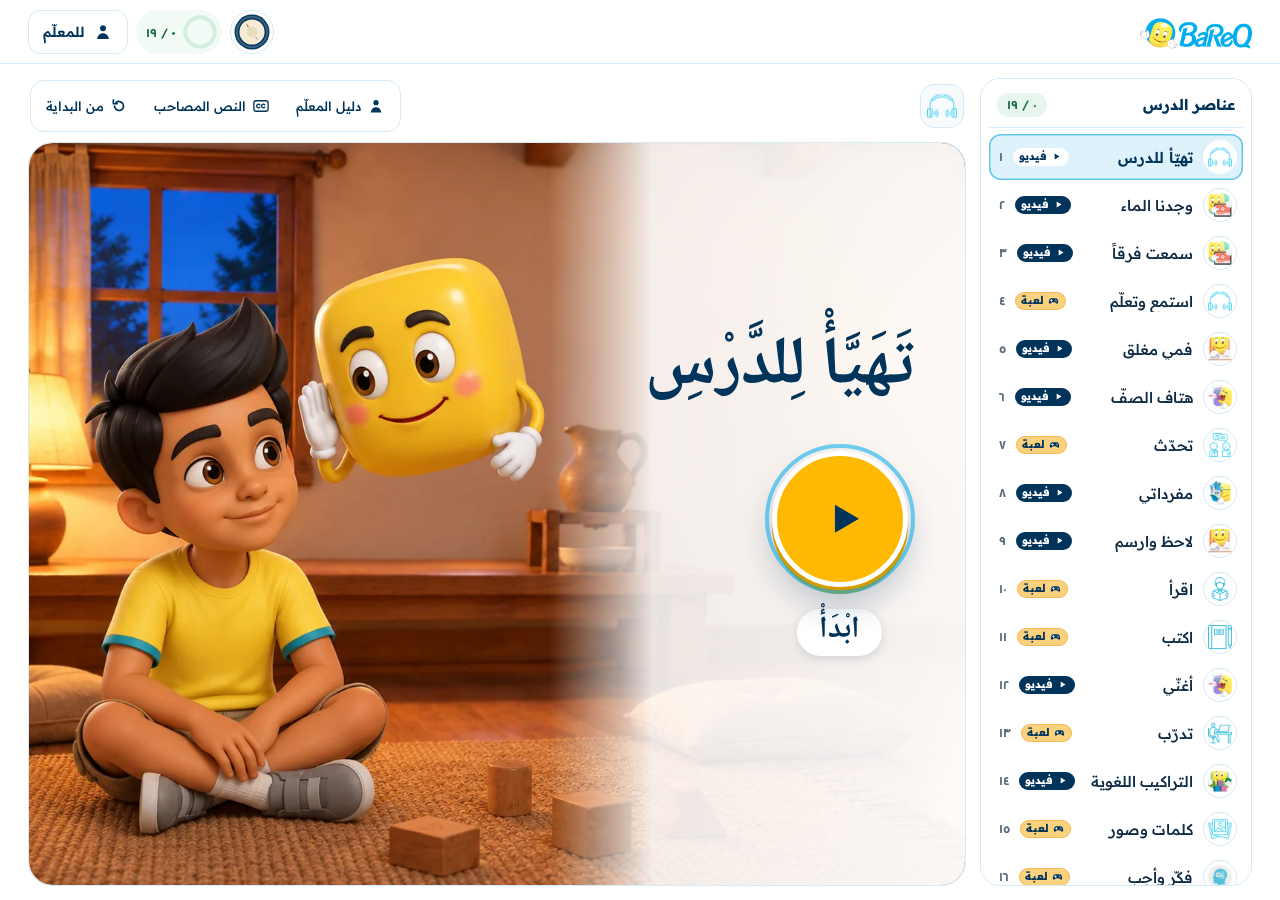
==== commit 9a33d459: "v6 (1/4): gamified lesson - platform, teacher guide, compass, printables, audio normalised Co-Author" ====
--- a/index.html
+++ b/index.html
@@ -4,10 +4,10 @@
 <meta charset="utf-8">
 <meta name="viewport" content="width=device-width, initial-scale=1, viewport-fit=cover">
 <meta name="theme-color" content="#FFFFFF">
-<title>بارق · صوت الميم — v5 مسوّدة مؤقّتة</title>
+<title>بارق · صوت الميم — v6 مسوّدة مؤقّتة</title>
 <link rel="preload" href="assets/fonts/web/ReadexPro-300-700-arabic.woff2" as="font" type="font/woff2" crossorigin>
 <link rel="preload" href="assets/fonts/web/NotoNaskhArabic-500-arabic.woff2" as="font" type="font/woff2" crossorigin>
-<meta name="description" content="عيّنة الدرس الأول L1-01-d1 (v5) على هيئة منصّة بارق — 16 عنصراً: 7 فيديو و9 تفاعلي، وخطة الدرس">
+<meta name="description" content="عيّنة الدرس الأول L1-01-d1 (v6) على هيئة منصّة بارق — 19 عنصراً: 10 فيديو و9 ألعاب، وخطة الدرس ودليل المعلّم">
 <link rel="stylesheet" href="css/fonts.css">
 <link rel="stylesheet" href="css/tokens.css">
 <link rel="stylesheet" href="css/shell.css">
@@ -29,9 +29,10 @@
       </div>
     </div>
     <div class="hdr-tools">
+      <button type="button" class="hdr-compass" id="compassBtn" aria-label="بوصلة الأصوات"></button>
       <div class="hdr-progress" id="progress" role="img" aria-label="العناصر المنجزة">
         <svg viewBox="0 0 44 44" aria-hidden="true"><circle class="trk" cx="22" cy="22" r="18"/><circle class="val" cx="22" cy="22" r="18"/></svg>
-        <span class="hdr-progress-t"><b>٠</b><small>/ ١٦</small></span>
+        <span class="hdr-progress-t"><b>٠</b><small>/ ١٩</small></span>
       </div>
       <button type="button" class="hdr-btn hdr-menu-btn" id="menuBtn" aria-expanded="false" aria-controls="lessonMenu"><svg viewBox="0 0 48 48" aria-hidden="true"><rect x="7" y="8" width="13" height="13" rx="3.5"/><rect x="28" y="8" width="13" height="13" rx="3.5"/><rect x="7" y="27" width="13" height="13" rx="3.5"/><rect x="28" y="27" width="13" height="13" rx="3.5"/></svg><span>العناصر</span></button>
       <div class="hdr-adult">
@@ -45,7 +46,7 @@
           </fieldset>
           <a class="hdr-pop-link" id="planBtn" href="#plan"><svg viewBox="0 0 24 24" aria-hidden="true"><path d="M6 3h9l4 4v14H6z M14 3v5h5 M9 12h7 M9 16h7"/></svg><span>خطة الدرس ودليل المعلّم<small>صفحة مستقلّة للمعلّم</small></span></a>
           <button type="button" class="hdr-pop-link is-quiet" id="resetBtn"><svg viewBox="0 0 48 48" aria-hidden="true"><path d="M12 24a12 12 0 1 0 4-9"/><path d="M9 8v10h10"/></svg><span>بدء من جديد<small>يمسح تقدّم الدرس على هذا الجهاز</small></span></button>
-          <p class="hdr-pop-note"><b>النسخة v5 — مسوّدة للمراجعة</b> · L1-01-d1 · الصور والمقاطع مولَّدة آلياً، والأصوات مؤقّتة؛ ما لم يُنتَج بعد يظهر «قيد الإنتاج».</p>
+          <p class="hdr-pop-note"><b>النسخة v6 — مسوّدة للمراجعة</b> · L1-01-d1 · ١٠ مقاطع قصيرة و٩ ألعاب و«بوصلة الأصوات»؛ الصور والمقاطع مولَّدة آلياً، والأصوات مؤقّتة؛ ما لم يُنتَج بعد يظهر «قيد الإنتاج».</p>
         </div>
       </div>
     </div>
@@ -56,7 +57,7 @@
   <div class="lesson-grid">
     <div class="menu-scrim" id="menuScrim" hidden></div>
     <nav class="menu" id="lessonMenu" aria-label="عناصر الدرس">
-      <div class="menu-head"><span>عناصر الدرس</span><span class="menu-count" id="menuCount">٠ / ١٦</span><button type="button" class="menu-x" id="menuClose" aria-label="إغلاق"><svg viewBox="0 0 48 48" aria-hidden="true"><path d="M14 14l20 20M34 14 14 34"/></svg></button></div>
+      <div class="menu-head"><span>عناصر الدرس</span><span class="menu-count" id="menuCount">٠ / ١٩</span><button type="button" class="menu-x" id="menuClose" aria-label="إغلاق"><svg viewBox="0 0 48 48" aria-hidden="true"><path d="M14 14l20 20M34 14 14 34"/></svg></button></div>
       <ul id="menu" class="menu-list"></ul>
     </nav>
     <section id="content" class="content" aria-label="النشاط المفتوح" tabindex="-1"></section>
@@ -69,7 +70,7 @@
   <div class="ft-in">
     <span class="ft-logo"><img src="assets/logo/bareq-logo-owner.png" alt="بارق" width="96" height="31"></span>
     <p>منصّة بارق لتعليم القراءة والكتابة بالعربية للأطفال · الحقوق محفوظة © ٢٠٢٦</p>
-    <p class="status">عيّنة L1-01-d1 · <b>v5 مسوّدة مؤقّتة — مقاطع الحركة قيد الإنتاج</b> · draft_unapproved · نسخة موازية للمراجعة</p>
+    <p class="status">عيّنة L1-01-d1 · <b>v6 مسوّدة مؤقّتة — مقاطع الحركة قيد الإنتاج</b> · draft_unapproved · نسخة موازية للمراجعة</p>
   </div>
 </footer>
 </div>
@@ -80,7 +81,10 @@
 <script src="js/plan.js"></script>
 <script src="js/kit.js"></script>
 <script src="js/el/EL01.js"></script>
-<script src="js/el/EL02.js"></script>
+<script src="js/el/EL02A.js"></script>
+<script src="js/el/EL02B.js"></script>
+<script src="js/el/EL17.js"></script>
+<script src="js/el/EL18.js"></script>
 <script src="js/el/EL03.js"></script>
 <script src="js/el/EL04.js"></script>
 <script src="js/el/EL05.js"></script>
--- a/css/app.css
+++ b/css/app.css
@@ -662,3 +662,24 @@
 .bq-steps { direction: rtl; flex-direction: row; unicode-bidi: isolate; }
 /* v5 (المنسّق): كلّ زرّ .bq-btn ≥ ٦٠ بكسل في كلّ عمر وكلّ عنصر — يغلب أيّ قاعدة محقونة أصغر */
 .page-root .bq-btn, .bq-btn { min-height: 60px !important; }
+
+/* v6: «دليل المعلّم» الكامل (ثمانية حقول) */
+.elp-adult ol.do { margin: 0 0 8px; padding-inline-start: 1.3em; display: grid; gap: 4px; }
+.elp-adult-body .gd-row { margin: 0 0 10px; }
+.elp-adult-body .gd-row > p:not(.lbl) { margin: 0 0 4px; font-size: 14.5px; line-height: 1.8; color: var(--ink); }
+.elp-adult-body .gd-row .lbl { border-inline-start: 4px solid var(--sun); padding-inline-start: 8px; }
+.elp-adult-body .gd-fix > p:not(.lbl) { background: #F2FAF6; border-radius: 12px; padding: 8px 12px; }
+.elp-adult-body .bq-godot-res { background: var(--sky-wash, #E3F5FD); border-radius: 12px; padding: 8px 12px; margin: 0 0 12px; }
+.elp-adult-body .bq-godot-res .hands { margin: 4px 0 0; }
+/* v6: زرّ البوصلة في الرأس — على الهاتف الضيّق يبقى عنوان الدرس مقروءاً (حلقة التقدّم بلا العدد) */
+@media (max-width: 430px) {
+  .hdr-in { gap: 8px; }
+  .hdr-tools { gap: 5px; }
+  .hdr-progress { padding-inline: 3px; }
+  .hdr-progress-t { display: none; }
+  .hdr-compass { width: 40px; height: 40px; padding: 2px; }
+  .hdr-compass svg { width: 34px; height: 34px; }
+}
+@media (max-width: 370px) { .hdr-logo img { width: 62px; } .hdr-lesson { padding-inline-start: 6px; } }
+/* v6 (مراجعة): لا «صَوْتُ المِيمِ» على شاشات الطفل أثناء الأنشطة — الشعار وحده؛ العنوان يبقى لقارئ الشاشة وفي «خطة الدرس» */
+body:not(.show-plan) .hdr-lesson { position: absolute; width: 1px; height: 1px; overflow: hidden; clip: rect(0 0 0 0); white-space: nowrap; border: 0; padding: 0; }
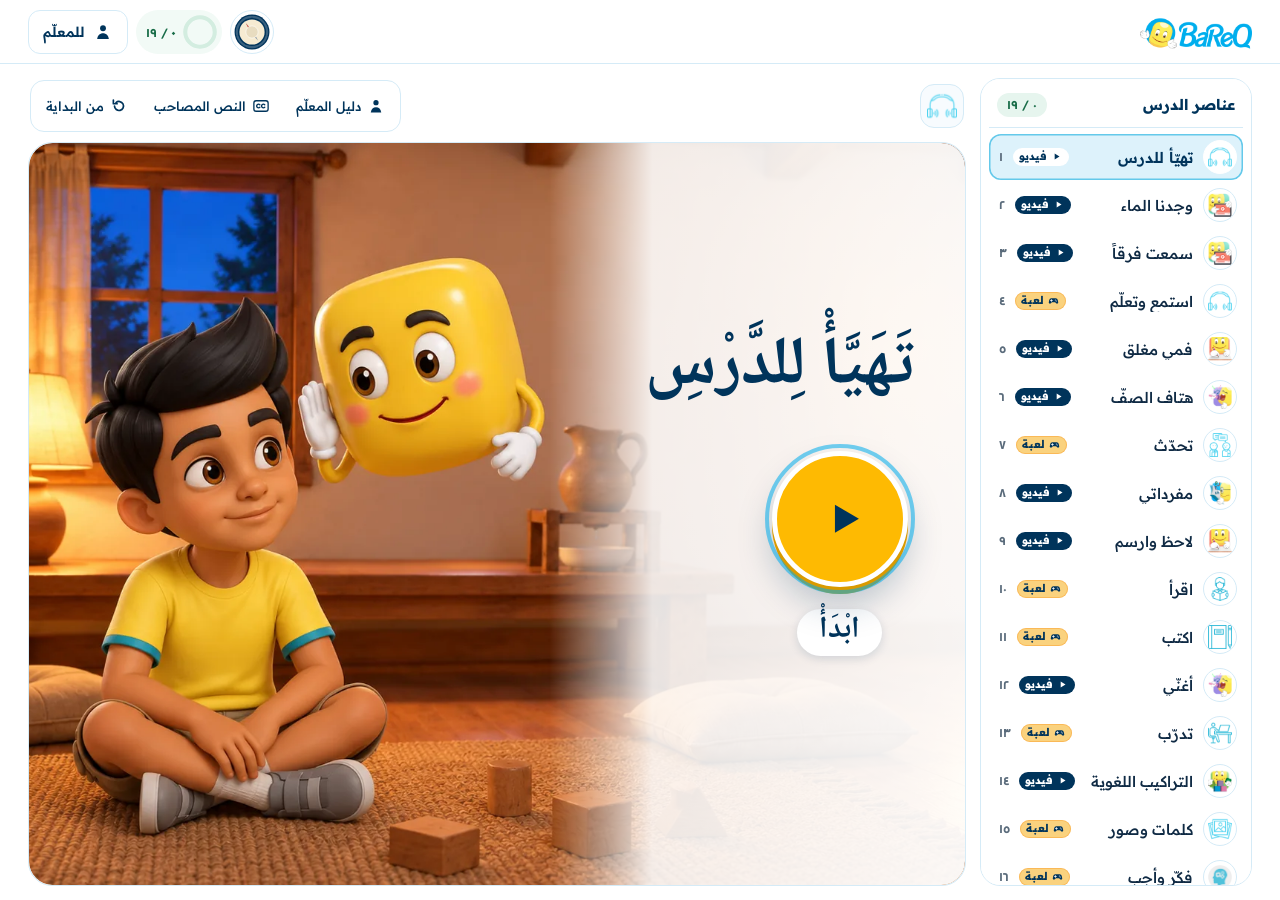
==== commit 1a4fe2b0: "v6.1: review-team fixes - games (targets, memory, SFX levels, #12 physics), teacher guide, child scr" ====
--- a/index.html
+++ b/index.html
@@ -4,7 +4,7 @@
 <meta charset="utf-8">
 <meta name="viewport" content="width=device-width, initial-scale=1, viewport-fit=cover">
 <meta name="theme-color" content="#FFFFFF">
-<title>بارق · صوت الميم — v6 مسوّدة مؤقّتة</title>
+<title>بارق · صَوْتُ «م» — v6 مسوّدة مؤقّتة</title>
 <link rel="preload" href="assets/fonts/web/ReadexPro-300-700-arabic.woff2" as="font" type="font/woff2" crossorigin>
 <link rel="preload" href="assets/fonts/web/NotoNaskhArabic-500-arabic.woff2" as="font" type="font/woff2" crossorigin>
 <meta name="description" content="عيّنة الدرس الأول L1-01-d1 (v6) على هيئة منصّة بارق — 19 عنصراً: 10 فيديو و9 ألعاب، وخطة الدرس ودليل المعلّم">
@@ -25,7 +25,7 @@
       <span class="hdr-badge" aria-hidden="true">م</span>
       <div class="hdr-lt">
         <p class="hdr-crumb">المستوى الأول · الوحدة الأولى · الدرس ١</p>
-        <h1 id="lesson-title" class="hdr-title">صَوْتُ المِيمِ</h1>
+        <h1 id="lesson-title" class="hdr-title" data-plan="صَوْتُ المِيمِ" data-child="صَوْتُ «م»">صَوْتُ «م»</h1>
       </div>
     </div>
     <div class="hdr-tools">
